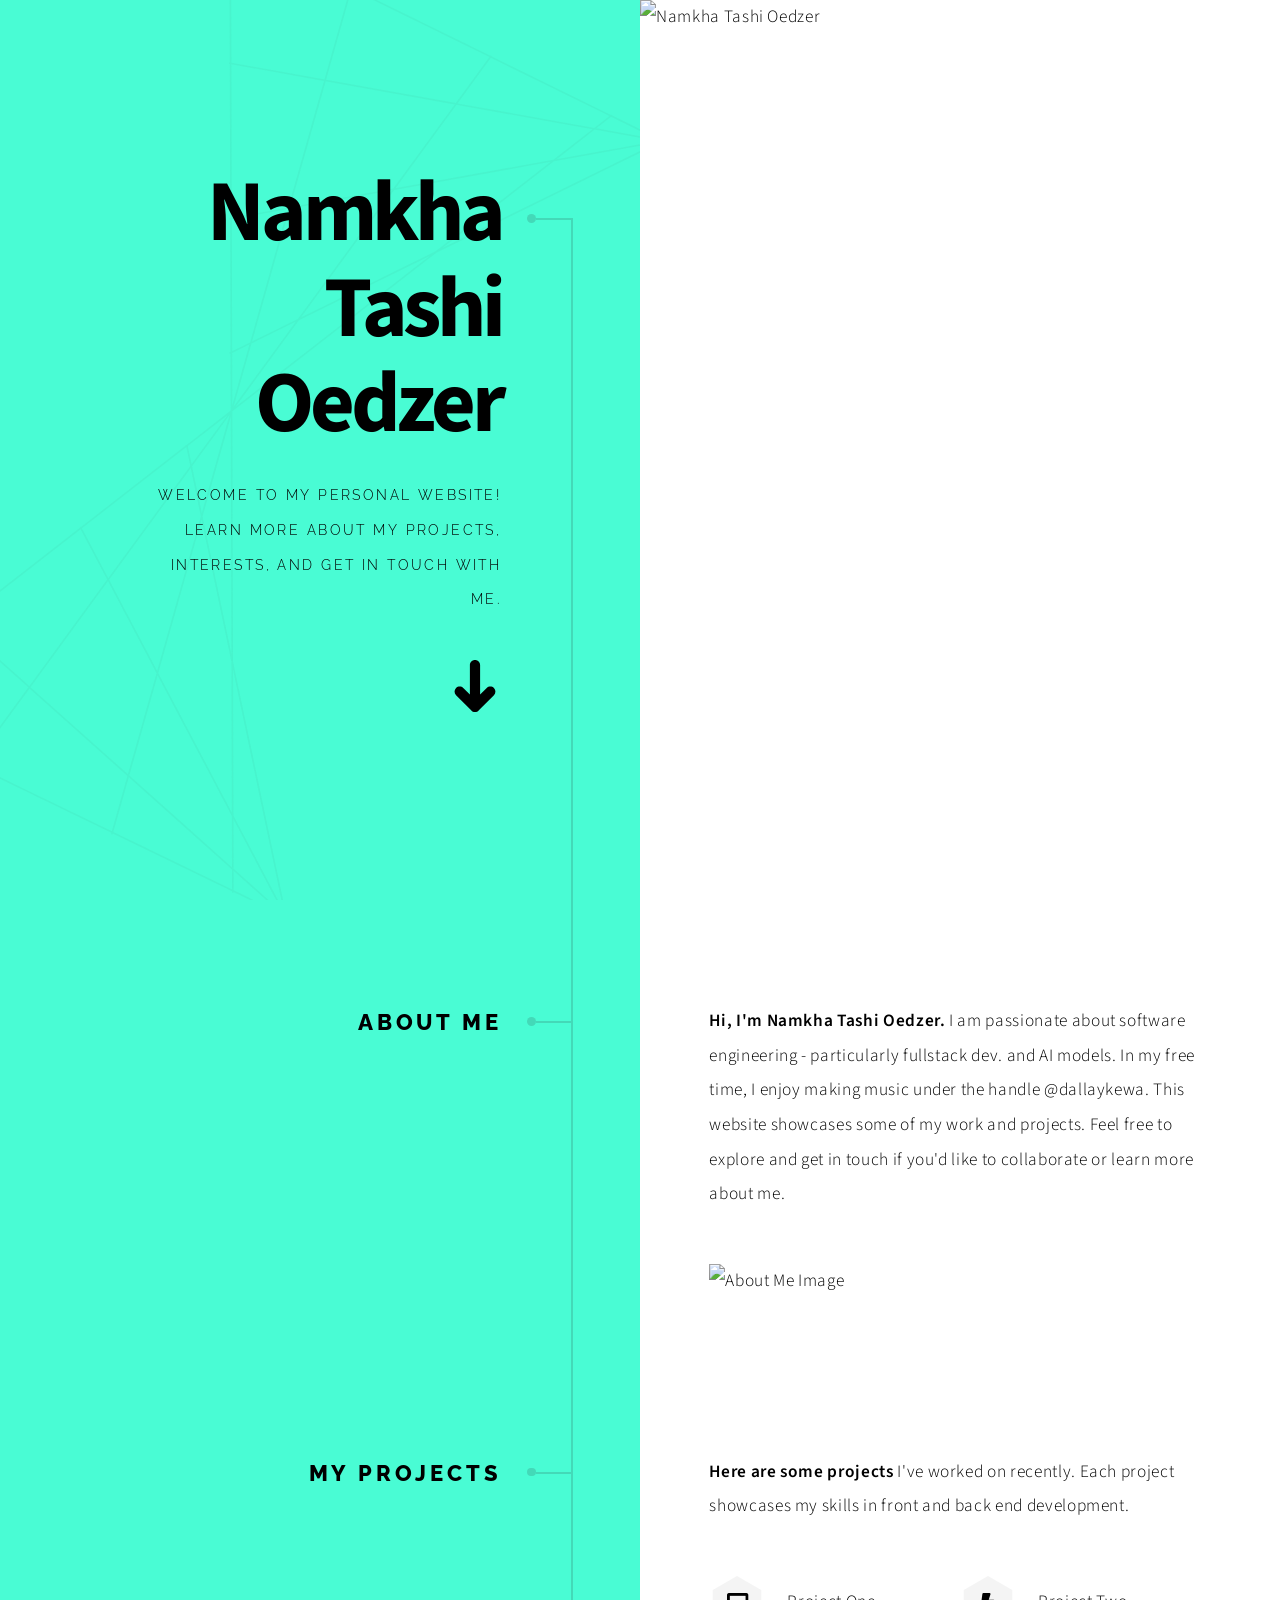
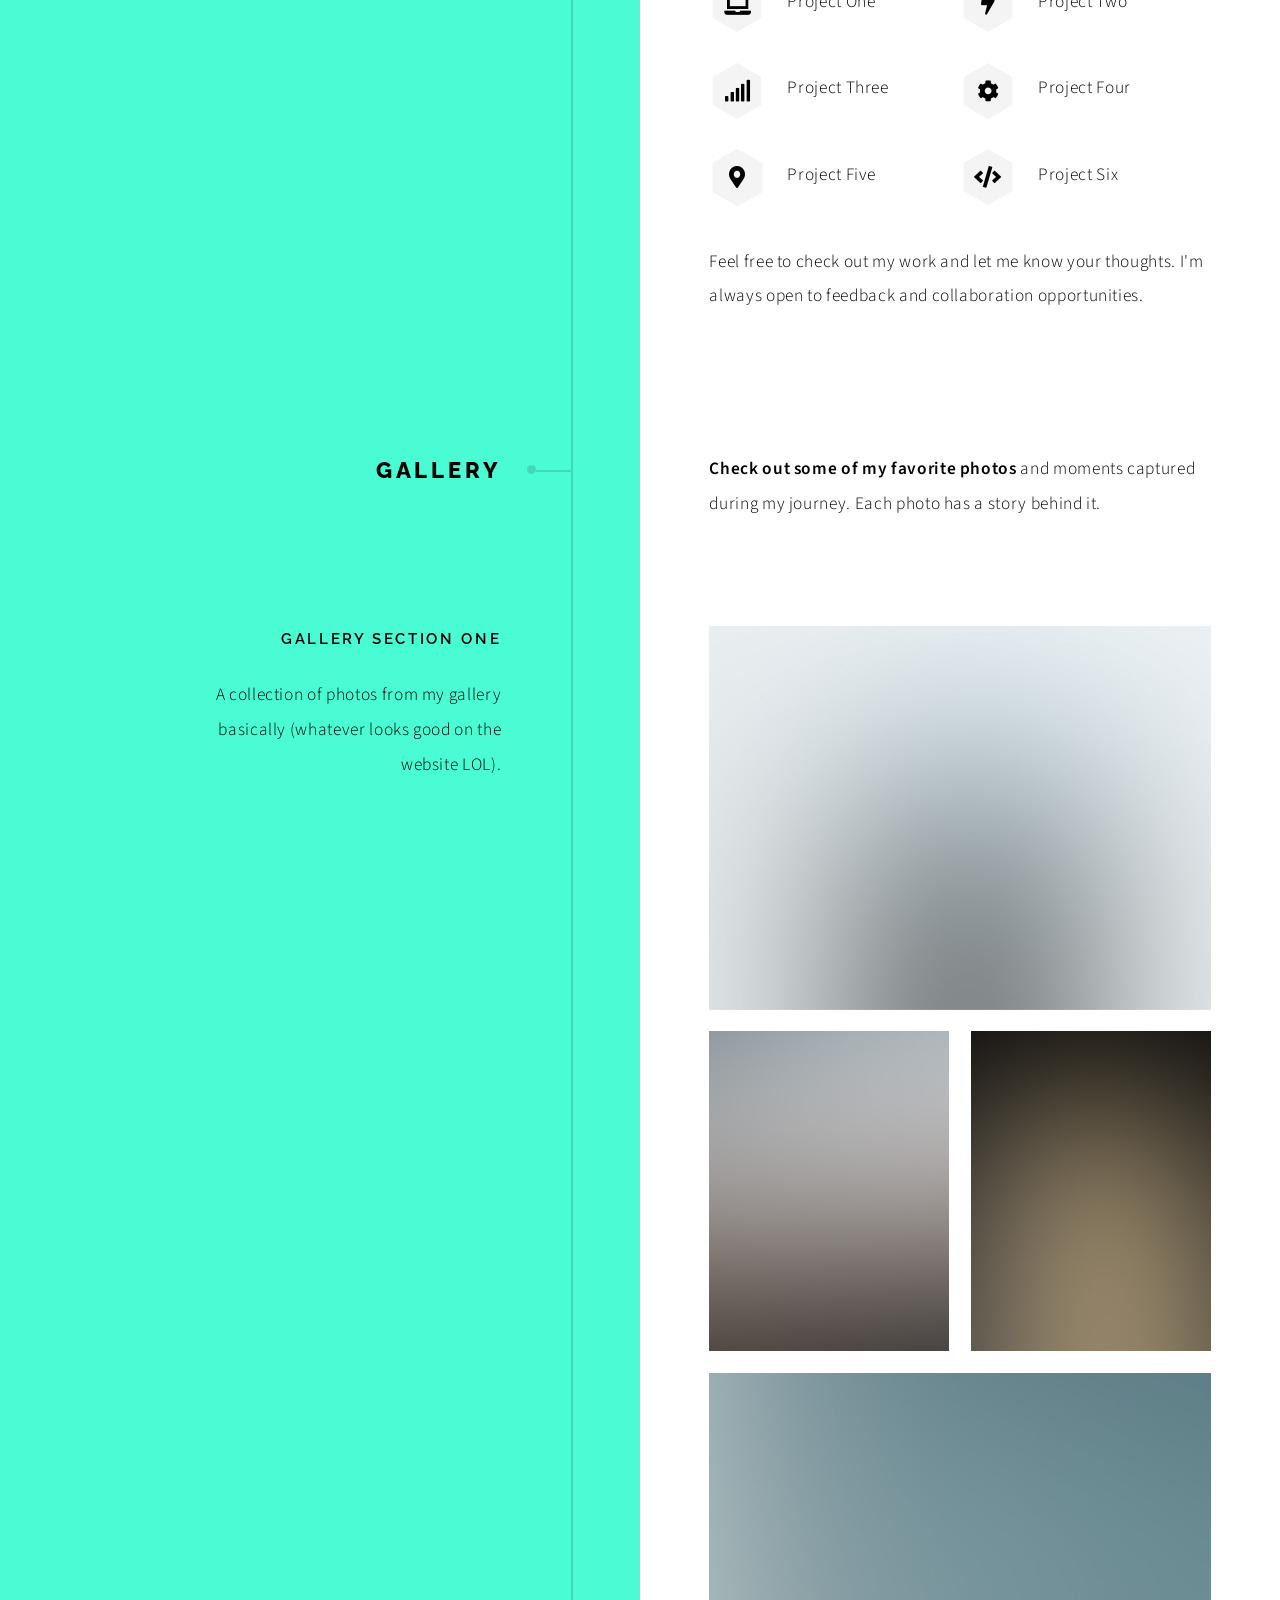
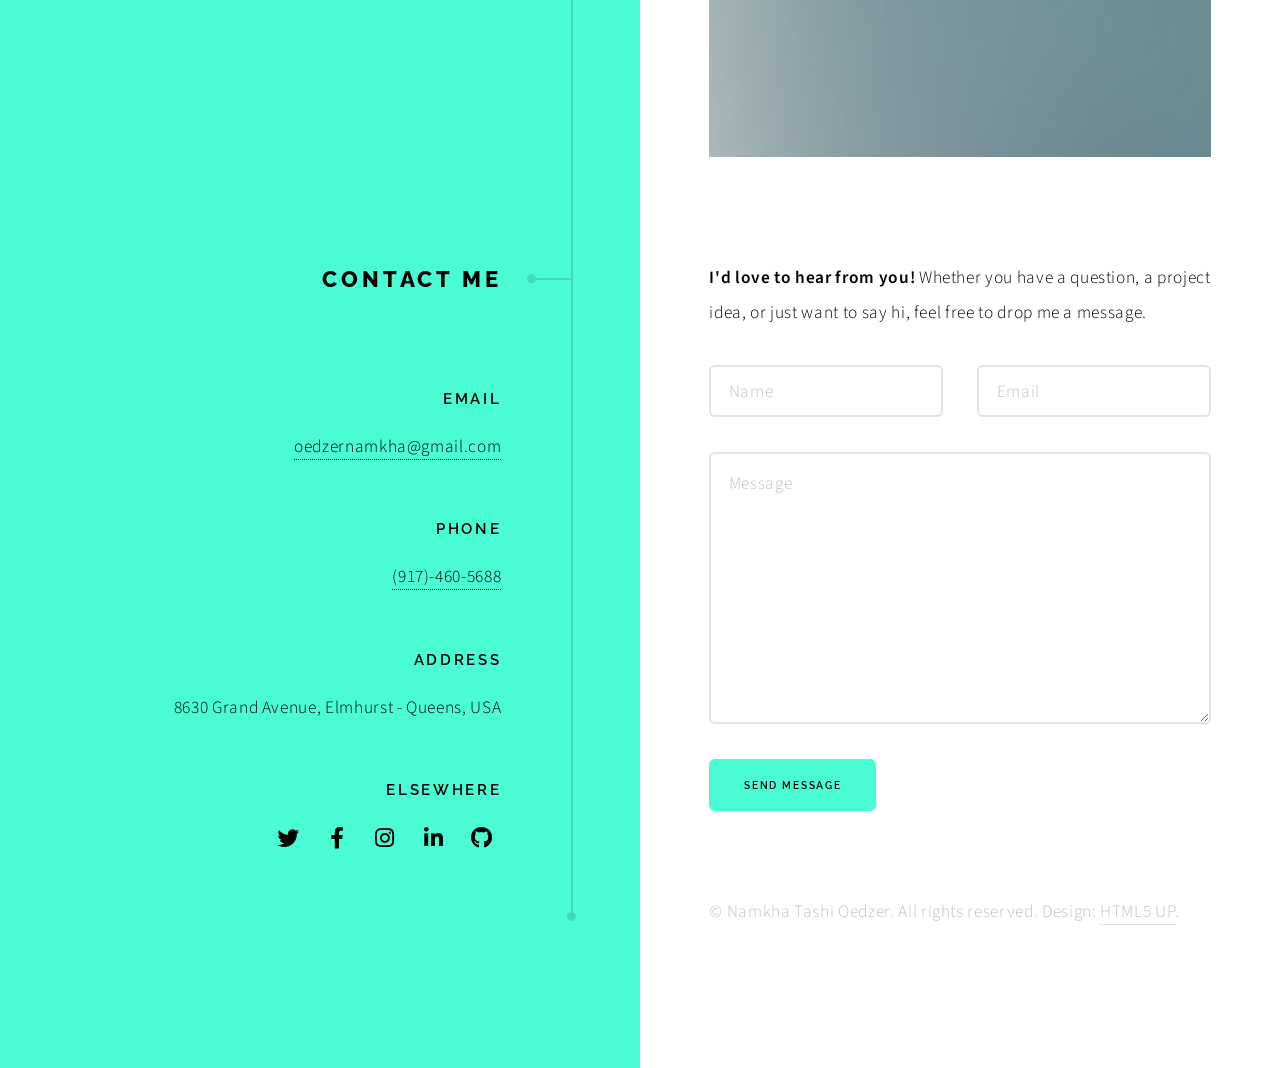
==== html5up-paradigm-shift/index.html @ 8144f2b0 "Add files via upload" ====
<!DOCTYPE HTML>
<!--
    Paradigm Shift by HTML5 UP
    html5up.net | @ajlkn
    Free for personal and commercial use under the CCA 3.0 license (html5up.net/license)
-->
<html>
    <head>
        <title>Namkha Tashi Oedzer's Landing Page</title>
        <meta charset="utf-8" />
        <meta name="viewport" content="width=device-width, initial-scale=1, user-scalable=no" />
        <meta name="description" content="Personal website of Namkha Tashi Oedzer" />
        <meta name="keywords" content="Namkha Tashi Oedzer, personal, blog, portfolio" />
        <link rel="stylesheet" href="assets/css/main.css" />
    </head>
    <body class="is-preload">

        <!-- Wrapper -->
        <div id="wrapper">

            <!-- Intro -->
            <section class="intro">
                <header>
                    <h1>Namkha Tashi Oedzer</h1>
                    <p>Welcome to my personal website! Learn more about my projects, interests, and get in touch with me.</p>
                    <ul class="actions">
                        <li><a href="#first" class="arrow scrolly"><span class="label">Next</span></a></li>
                    </ul>
                </header>
                <div class="content">
                    <span class="image fill" data-position="center"><img src="images/pic01.jpg" alt="Namkha Tashi Oedzer" /></span>
                </div>
            </section>

            <!-- Section -->
            <section id="first">
                <header>
                    <h2>About Me</h2>
                </header>
                <div class="content">
                    <p><strong>Hi, I'm Namkha Tashi Oedzer.</strong> I am passionate about software engineering - particularly fullstack dev. and AI models. In my free time, I enjoy making music under the handle @dallaykewa. This website showcases some of my work and projects. Feel free to explore and get in touch if you'd like to collaborate or learn more about me.</p>
                    <span class="image main"><img src="images/pic02.jpg" alt="About Me Image" /></span>
                </div>
            </section>

            <!-- Section -->
            <section>
                <header>
                    <h2>My Projects</h2>
                </header>
                <div class="content">
                    <p><strong>Here are some projects</strong> I've worked on recently. Each project showcases my skills in front and back end development.</p>
                    <ul class="feature-icons">
                        <li class="icon solid fa-laptop">Project One</li>
                        <li class="icon solid fa-bolt">Project Two</li>
                        <li class="icon solid fa-signal">Project Three</li>
                        <li class="icon solid fa-cog">Project Four</li>
                        <li class="icon solid fa-map-marker-alt">Project Five</li>
                        <li class="icon solid fa-code">Project Six</li>
                    </ul>
                    <p>Feel free to check out my work and let me know your thoughts. I'm always open to feedback and collaboration opportunities.</p>
                </div>
            </section>

            <!-- Section -->
            <section>
                <header>
                    <h2>Gallery</h2>
                </header>
                <div class="content">
                    <p><strong>Check out some of my favorite photos</strong> and moments captured during my journey. Each photo has a story behind it.</p>

                    <!-- Section -->
                    <section>
                        <header>
                            <h3>Gallery Section One</h3>
                            <p>A collection of photos from my gallery basically (whatever looks good on the website LOL).</p>
                        </header>
                        <div class="content">
                            <div class="gallery">
                                <a href="images/gallery/fulls/01.jpg" class="landscape"><img src="images/gallery/thumbs/01.jpg" alt="Gallery Image 1" /></a>
                                <a href="images/gallery/fulls/02.jpg"><img src="images/gallery/thumbs/02.jpg" alt="Gallery Image 2" /></a>
                                <a href="images/gallery/fulls/03.jpg"><img src="images/gallery/thumbs/03.jpg" alt="Gallery Image 3" /></a>
                                <a href="images/gallery/fulls/04.jpg" class="landscape"><img src="images/gallery/thumbs/04.jpg" alt="Gallery Image 4" /></a>
                            </div>
                        </div>
                    </section>


                </div>
            </section>

            <!-- Section -->
            <section>
                <header>
                    <h2>Contact Me</h2>
                </header>
                <div class="content">
                    <p><strong>I'd love to hear from you!</strong> Whether you have a question, a project idea, or just want to say hi, feel free to drop me a message.</p>
                    <form>
                        <div class="fields">
                            <div class="field half">
                                <input type="text" name="name" id="name" placeholder="Name" />
                            </div>
                            <div class="field half">
                                <input type="email" name="email" id="email" placeholder="Email" />
                            </div>
                            <div class="field">
                                <textarea name="message" id="message" placeholder="Message" rows="7"></textarea>
                            </div>
                        </div>
                        <ul class="actions">
                            <li><input type="submit" value="Send Message" class="button primary" /></li>
                        </ul>
                    </form>
                </div>
                <footer>
                    <ul class="items">
                        <li>
                            <h3>Email</h3>
                            <a href="mailto:your.email@example.com">oedzernamkha@gmail.com</a>
                        </li>
                        <li>
                            <h3>Phone</h3>
                            <a href="tel:+1234567890">(917)-460-5688</a>
                        </li>
                        <li>
                            <h3>Address</h3>
                            <span>8630 Grand Avenue, Elmhurst - Queens, USA</span>
                        </li>
                        <li>
                            <h3>Elsewhere</h3>
                            <ul class="icons">
                                <li><a href="#" class="icon brands fa-twitter"><span class="label">Twitter</span></a></li>
                                <li><a href="#" class="icon brands fa-facebook-f"><span class="label">Facebook</span></a></li>
                                <li><a href="#" class="icon brands fa-instagram"><span class="label">Instagram</span></a></li>
                                <li><a href="#" class="icon brands fa-linkedin-in"><span class="label">LinkedIn</span></a></li>
                                <li><a href="#" class="icon brands fa-github"><span class="label">GitHub</span></a></li>
                            </ul>
                        </li>
                    </ul>
                </footer>
            </section>

            <!-- Copyright -->
            <div class="copyright">&copy; Namkha Tashi Oedzer. All rights reserved. Design: <a href="https://html5up.net">HTML5 UP</a>.</div>

        </div>

        <!-- Scripts -->
        <script src="assets/js/jquery.min.js"></script>
        <script src="assets/js/jquery.scrolly.min.js"></script>
        <script src="assets/js/browser.min.js"></script>
        <script src="assets/js/breakpoints.min.js"></script>
        <script src="assets/js/util.js"></script>
        <script src="assets/js/main.js"></script>

    </body>
</html>
---- html5up-paradigm-shift/assets/css/main.css ----
@import url(fontawesome-all.min.css);
@import url("https://fonts.googleapis.com/css?family=Source+Sans+Pro:300,600,700,300i,600i,700i|Raleway:600,800");

/*
	Paradigm Shift by HTML5 UP
	html5up.net | @ajlkn
	Free for personal and commercial use under the CCA 3.0 license (html5up.net/license)
*/

html, body, div, span, applet, object,
iframe, h1, h2, h3, h4, h5, h6, p, blockquote,
pre, a, abbr, acronym, address, big, cite,
code, del, dfn, em, img, ins, kbd, q, s, samp,
small, strike, strong, sub, sup, tt, var, b,
u, i, center, dl, dt, dd, ol, ul, li, fieldset,
form, label, legend, table, caption, tbody,
tfoot, thead, tr, th, td, article, aside,
canvas, details, embed, figure, figcaption,
footer, header, hgroup, menu, nav, output, ruby,
section, summary, time, mark, audio, video {
	margin: 0;
	padding: 0;
	border: 0;
	font-size: 100%;
	font: inherit;
	vertical-align: baseline;}

article, aside, details, figcaption, figure,
footer, header, hgroup, menu, nav, section {
	display: block;}

body {
	line-height: 1;
}

ol, ul {
	list-style: none;
}

blockquote, q {
	quotes: none;
}

	blockquote:before, blockquote:after, q:before, q:after {
		content: '';
		content: none;
	}

table {
	border-collapse: collapse;
	border-spacing: 0;
}

body {
	-webkit-text-size-adjust: none;
}

mark {
	background-color: transparent;
	color: inherit;
}

input::-moz-focus-inner {
	border: 0;
	padding: 0;
}

input, select, textarea {
	-moz-appearance: none;
	-webkit-appearance: none;
	-ms-appearance: none;
	appearance: none;
}

/* Basic */

	@-ms-viewport {
		width: device-width;
	}

	body {
		-ms-overflow-style: scrollbar;
	}

	@media screen and (max-width: 480px) {

		html, body {
			min-width: 320px;
		}

	}

	html {
		box-sizing: border-box;
	}

	*, *:before, *:after {
		box-sizing: inherit;
	}

	html {
		overflow-x: hidden;
	}

	body {
		background: #ffffff;
		overflow-x: hidden;
	}

		body.is-preload *, body.is-preload *:before, body.is-preload *:after {
			-moz-animation: none !important;
			-webkit-animation: none !important;
			-ms-animation: none !important;
			animation: none !important;
			-moz-transition: none !important;
			-webkit-transition: none !important;
			-ms-transition: none !important;
			transition: none !important;
		}

/* Typography */

	html {
		font-size: 18pt;
	}

		@media screen and (max-width: 1920px) {

			html {
				font-size: 13pt;
			}

		}

		@media screen and (max-width: 1152px) {

			html {
				font-size: 14pt;
			}

		}

		@media screen and (max-width: 736px) {

			html {
				font-size: 12pt;
			}

		}

		@media screen and (max-width: 480px) {

			html {
				font-size: 11pt;
			}

		}

	body {
		background-color: #ffffff;
		color: #000000;
	}

	body, input, select, textarea {
		color: #000000;
		font-family: "Source Sans Pro", Helvetica, sans-serif;
		font-size: 1rem;
		font-weight: 300;
		letter-spacing: 0.0375em;
		line-height: 2;
	}

	a {
		-moz-transition: border-bottom-color 0.25s ease-in-out;
		-webkit-transition: border-bottom-color 0.25s ease-in-out;
		-ms-transition: border-bottom-color 0.25s ease-in-out;
		transition: border-bottom-color 0.25s ease-in-out;
		text-decoration: none;
		color: #000000;
		border-bottom: dotted 1px;
	}

		a:hover {
			text-decoration: none;
			border-bottom-color: transparent;
		}

	strong, b {
		font-weight: 600;
		color: #000000;
	}

	em, i {
		font-style: italic;
	}

	p {
		margin: 0 0 2rem 0;
	}

	h1, h2, h3, h4, h5, h6 {
		color: #000000;
		font-family: "Raleway", Helvetica, sans-serif;
		font-weight: 600;
		letter-spacing: 0.175em;
		line-height: 1.75;
		margin: 0 0 1.5rem 0;
		text-transform: uppercase;
	}

		h1 a, h2 a, h3 a, h4 a, h5 a, h6 a {
			color: inherit;
			text-decoration: none;
		}

	h1 {
		font-family: "Source Sans Pro", Helvetica, sans-serif;
		font-size: 5rem;
		font-weight: 700;
		letter-spacing: -0.05em;
		line-height: 1.1;
		margin: 0 0 1.5rem 0;
		text-transform: none;
	}

	h2 {
		font-size: 1.25rem;
		font-weight: 800;
		margin: 0 0 2rem 0;
	}

	h3 {
		font-size: 0.875rem;
	}

	h4 {
		font-size: 0.875rem;
	}

	h5 {
		font-size: 0.75rem;
	}

	h6 {
		font-size: 0.625rem;
	}

	@media screen and (max-width: 736px) {

		h1 {
			font-size: 4.5rem;
			line-height: 1.1;
		}

		h2 {
			font-size: 1.25rem;
			line-height: 1.7;
		}

		h3 {
			font-size: 0.9rem;
		}

		h4 {
			font-size: 0.75rem;
		}

		h5 {
			font-size: 0.675rem;
		}

	}

	@media screen and (max-width: 360px) {

		h1 {
			font-size: 3.75rem;
		}

		h2 {
			font-size: 1.125rem;
		}

		h3 {
			font-size: 0.8rem;
		}

		h4 {
			font-size: 0.675rem;
		}

		h5 {
			font-size: 0.675rem;
		}

	}

	sub {
		font-size: 0.8rem;
		position: relative;
		top: 0.5rem;
	}

	sup {
		font-size: 0.8rem;
		position: relative;
		top: -0.5rem;
	}

	blockquote {
		border-left: solid 0.5rem rgba(144, 144, 144, 0.25);
		font-style: italic;
		margin: 0 0 2rem 0;
		padding: 1rem 0 1rem 2rem;
	}

	code {
		background: rgba(144, 144, 144, 0.1);
		border-radius: 0.325rem;
		font-family: "Courier New", monospace;
		font-size: 0.9rem;
		margin: 0 0.25rem;
		padding: 0.25rem 0.65rem;
	}

	pre {
		-webkit-overflow-scrolling: touch;
		font-family: "Courier New", monospace;
		font-size: 0.9rem;
		margin: 0 0 2rem 0;
		width: 100%;
	}

		pre code {
			display: block;
			line-height: 1.75;
			padding: 1rem 1.5rem;
			overflow-x: auto;
		}

	hr {
		border: 0;
		border-bottom: solid 2px rgba(144, 144, 144, 0.25);
		margin: 3rem 0;
	}

		hr.major {
			margin: 5rem 0;
		}

		@media screen and (max-width: 736px) {

			hr.major {
				margin: 3rem 0;
			}

		}

/* Row */

	.row {
		display: flex;
		flex-wrap: wrap;
		box-sizing: border-box;
		align-items: stretch;
	}

		.row > * {
			box-sizing: border-box;
		}

		.row.gtr-uniform > * > :last-child {
			margin-bottom: 0;
		}

		.row.aln-left {
			justify-content: flex-start;
		}

		.row.aln-center {
			justify-content: center;
		}

		.row.aln-right {
			justify-content: flex-end;
		}

		.row.aln-top {
			align-items: flex-start;
		}

		.row.aln-middle {
			align-items: center;
		}

		.row.aln-bottom {
			align-items: flex-end;
		}

		.row > .imp {
			order: -1;
		}

		.row > .col-1 {
			width: 8.33333%;
		}

		.row > .off-1 {
			margin-left: 8.33333%;
		}

		.row > .col-2 {
			width: 16.66667%;
		}

		.row > .off-2 {
			margin-left: 16.66667%;
		}

		.row > .col-3 {
			width: 25%;
		}

		.row > .off-3 {
			margin-left: 25%;
		}

		.row > .col-4 {
			width: 33.33333%;
		}

		.row > .off-4 {
			margin-left: 33.33333%;
		}

		.row > .col-5 {
			width: 41.66667%;
		}

		.row > .off-5 {
			margin-left: 41.66667%;
		}

		.row > .col-6 {
			width: 50%;
		}

		.row > .off-6 {
			margin-left: 50%;
		}

		.row > .col-7 {
			width: 58.33333%;
		}

		.row > .off-7 {
			margin-left: 58.33333%;
		}

		.row > .col-8 {
			width: 66.66667%;
		}

		.row > .off-8 {
			margin-left: 66.66667%;
		}

		.row > .col-9 {
			width: 75%;
		}

		.row > .off-9 {
			margin-left: 75%;
		}

		.row > .col-10 {
			width: 83.33333%;
		}

		.row > .off-10 {
			margin-left: 83.33333%;
		}

		.row > .col-11 {
			width: 91.66667%;
		}

		.row > .off-11 {
			margin-left: 91.66667%;
		}

		.row > .col-12 {
			width: 100%;
		}

		.row > .off-12 {
			margin-left: 100%;
		}

		.row.gtr-0 {
			margin-top: 0;
			margin-left: 0rem;
		}

			.row.gtr-0 > * {
				padding: 0 0 0 0rem;
			}

			.row.gtr-0.gtr-uniform {
				margin-top: 0rem;
			}

				.row.gtr-0.gtr-uniform > * {
					padding-top: 0rem;
				}

		.row.gtr-25 {
			margin-top: 0;
			margin-left: -0.5rem;
		}

			.row.gtr-25 > * {
				padding: 0 0 0 0.5rem;
			}

			.row.gtr-25.gtr-uniform {
				margin-top: -0.5rem;
			}

				.row.gtr-25.gtr-uniform > * {
					padding-top: 0.5rem;
				}

		.row.gtr-50 {
			margin-top: 0;
			margin-left: -1rem;
		}

			.row.gtr-50 > * {
				padding: 0 0 0 1rem;
			}

			.row.gtr-50.gtr-uniform {
				margin-top: -1rem;
			}

				.row.gtr-50.gtr-uniform > * {
					padding-top: 1rem;
				}

		.row {
			margin-top: 0;
			margin-left: -2rem;
		}

			.row > * {
				padding: 0 0 0 2rem;
			}

			.row.gtr-uniform {
				margin-top: -2rem;
			}

				.row.gtr-uniform > * {
					padding-top: 2rem;
				}

		.row.gtr-150 {
			margin-top: 0;
			margin-left: -3rem;
		}

			.row.gtr-150 > * {
				padding: 0 0 0 3rem;
			}

			.row.gtr-150.gtr-uniform {
				margin-top: -3rem;
			}

				.row.gtr-150.gtr-uniform > * {
					padding-top: 3rem;
				}

		.row.gtr-200 {
			margin-top: 0;
			margin-left: -4rem;
		}

			.row.gtr-200 > * {
				padding: 0 0 0 4rem;
			}

			.row.gtr-200.gtr-uniform {
				margin-top: -4rem;
			}

				.row.gtr-200.gtr-uniform > * {
					padding-top: 4rem;
				}

		@media screen and (max-width: 1920px) {

			.row {
				display: flex;
				flex-wrap: wrap;
				box-sizing: border-box;
				align-items: stretch;
			}

				.row > * {
					box-sizing: border-box;
				}

				.row.gtr-uniform > * > :last-child {
					margin-bottom: 0;
				}

				.row.aln-left {
					justify-content: flex-start;
				}

				.row.aln-center {
					justify-content: center;
				}

				.row.aln-right {
					justify-content: flex-end;
				}

				.row.aln-top {
					align-items: flex-start;
				}

				.row.aln-middle {
					align-items: center;
				}

				.row.aln-bottom {
					align-items: flex-end;
				}

				.row > .imp-xlarge {
					order: -1;
				}

				.row > .col-1-xlarge {
					width: 8.33333%;
				}

				.row > .off-1-xlarge {
					margin-left: 8.33333%;
				}

				.row > .col-2-xlarge {
					width: 16.66667%;
				}

				.row > .off-2-xlarge {
					margin-left: 16.66667%;
				}

				.row > .col-3-xlarge {
					width: 25%;
				}

				.row > .off-3-xlarge {
					margin-left: 25%;
				}

				.row > .col-4-xlarge {
					width: 33.33333%;
				}

				.row > .off-4-xlarge {
					margin-left: 33.33333%;
				}

				.row > .col-5-xlarge {
					width: 41.66667%;
				}

				.row > .off-5-xlarge {
					margin-left: 41.66667%;
				}

				.row > .col-6-xlarge {
					width: 50%;
				}

				.row > .off-6-xlarge {
					margin-left: 50%;
				}

				.row > .col-7-xlarge {
					width: 58.33333%;
				}

				.row > .off-7-xlarge {
					margin-left: 58.33333%;
				}

				.row > .col-8-xlarge {
					width: 66.66667%;
				}

				.row > .off-8-xlarge {
					margin-left: 66.66667%;
				}

				.row > .col-9-xlarge {
					width: 75%;
				}

				.row > .off-9-xlarge {
					margin-left: 75%;
				}

				.row > .col-10-xlarge {
					width: 83.33333%;
				}

				.row > .off-10-xlarge {
					margin-left: 83.33333%;
				}

				.row > .col-11-xlarge {
					width: 91.66667%;
				}

				.row > .off-11-xlarge {
					margin-left: 91.66667%;
				}

				.row > .col-12-xlarge {
					width: 100%;
				}

				.row > .off-12-xlarge {
					margin-left: 100%;
				}

				.row.gtr-0 {
					margin-top: 0;
					margin-left: 0rem;
				}

					.row.gtr-0 > * {
						padding: 0 0 0 0rem;
					}

					.row.gtr-0.gtr-uniform {
						margin-top: 0rem;
					}

						.row.gtr-0.gtr-uniform > * {
							padding-top: 0rem;
						}

				.row.gtr-25 {
					margin-top: 0;
					margin-left: -0.5rem;
				}

					.row.gtr-25 > * {
						padding: 0 0 0 0.5rem;
					}

					.row.gtr-25.gtr-uniform {
						margin-top: -0.5rem;
					}

						.row.gtr-25.gtr-uniform > * {
							padding-top: 0.5rem;
						}

				.row.gtr-50 {
					margin-top: 0;
					margin-left: -1rem;
				}

					.row.gtr-50 > * {
						padding: 0 0 0 1rem;
					}

					.row.gtr-50.gtr-uniform {
						margin-top: -1rem;
					}

						.row.gtr-50.gtr-uniform > * {
							padding-top: 1rem;
						}

				.row {
					margin-top: 0;
					margin-left: -2rem;
				}

					.row > * {
						padding: 0 0 0 2rem;
					}

					.row.gtr-uniform {
						margin-top: -2rem;
					}

						.row.gtr-uniform > * {
							padding-top: 2rem;
						}

				.row.gtr-150 {
					margin-top: 0;
					margin-left: -3rem;
				}

					.row.gtr-150 > * {
						padding: 0 0 0 3rem;
					}

					.row.gtr-150.gtr-uniform {
						margin-top: -3rem;
					}

						.row.gtr-150.gtr-uniform > * {
							padding-top: 3rem;
						}

				.row.gtr-200 {
					margin-top: 0;
					margin-left: -4rem;
				}

					.row.gtr-200 > * {
						padding: 0 0 0 4rem;
					}

					.row.gtr-200.gtr-uniform {
						margin-top: -4rem;
					}

						.row.gtr-200.gtr-uniform > * {
							padding-top: 4rem;
						}

		}

		@media screen and (max-width: 1280px) {

			.row {
				display: flex;
				flex-wrap: wrap;
				box-sizing: border-box;
				align-items: stretch;
			}

				.row > * {
					box-sizing: border-box;
				}

				.row.gtr-uniform > * > :last-child {
					margin-bottom: 0;
				}

				.row.aln-left {
					justify-content: flex-start;
				}

				.row.aln-center {
					justify-content: center;
				}

				.row.aln-right {
					justify-content: flex-end;
				}

				.row.aln-top {
					align-items: flex-start;
				}

				.row.aln-middle {
					align-items: center;
				}

				.row.aln-bottom {
					align-items: flex-end;
				}

				.row > .imp-large {
					order: -1;
				}

				.row > .col-1-large {
					width: 8.33333%;
				}

				.row > .off-1-large {
					margin-left: 8.33333%;
				}

				.row > .col-2-large {
					width: 16.66667%;
				}

				.row > .off-2-large {
					margin-left: 16.66667%;
				}

				.row > .col-3-large {
					width: 25%;
				}

				.row > .off-3-large {
					margin-left: 25%;
				}

				.row > .col-4-large {
					width: 33.33333%;
				}

				.row > .off-4-large {
					margin-left: 33.33333%;
				}

				.row > .col-5-large {
					width: 41.66667%;
				}

				.row > .off-5-large {
					margin-left: 41.66667%;
				}

				.row > .col-6-large {
					width: 50%;
				}

				.row > .off-6-large {
					margin-left: 50%;
				}

				.row > .col-7-large {
					width: 58.33333%;
				}

				.row > .off-7-large {
					margin-left: 58.33333%;
				}

				.row > .col-8-large {
					width: 66.66667%;
				}

				.row > .off-8-large {
					margin-left: 66.66667%;
				}

				.row > .col-9-large {
					width: 75%;
				}

				.row > .off-9-large {
					margin-left: 75%;
				}

				.row > .col-10-large {
					width: 83.33333%;
				}

				.row > .off-10-large {
					margin-left: 83.33333%;
				}

				.row > .col-11-large {
					width: 91.66667%;
				}

				.row > .off-11-large {
					margin-left: 91.66667%;
				}

				.row > .col-12-large {
					width: 100%;
				}

				.row > .off-12-large {
					margin-left: 100%;
				}

				.row.gtr-0 {
					margin-top: 0;
					margin-left: 0rem;
				}

					.row.gtr-0 > * {
						padding: 0 0 0 0rem;
					}

					.row.gtr-0.gtr-uniform {
						margin-top: 0rem;
					}

						.row.gtr-0.gtr-uniform > * {
							padding-top: 0rem;
						}

				.row.gtr-25 {
					margin-top: 0;
					margin-left: -0.375rem;
				}

					.row.gtr-25 > * {
						padding: 0 0 0 0.375rem;
					}

					.row.gtr-25.gtr-uniform {
						margin-top: -0.375rem;
					}

						.row.gtr-25.gtr-uniform > * {
							padding-top: 0.375rem;
						}

				.row.gtr-50 {
					margin-top: 0;
					margin-left: -0.75rem;
				}

					.row.gtr-50 > * {
						padding: 0 0 0 0.75rem;
					}

					.row.gtr-50.gtr-uniform {
						margin-top: -0.75rem;
					}

						.row.gtr-50.gtr-uniform > * {
							padding-top: 0.75rem;
						}

				.row {
					margin-top: 0;
					margin-left: -1.5rem;
				}

					.row > * {
						padding: 0 0 0 1.5rem;
					}

					.row.gtr-uniform {
						margin-top: -1.5rem;
					}

						.row.gtr-uniform > * {
							padding-top: 1.5rem;
						}

				.row.gtr-150 {
					margin-top: 0;
					margin-left: -2.25rem;
				}

					.row.gtr-150 > * {
						padding: 0 0 0 2.25rem;
					}

					.row.gtr-150.gtr-uniform {
						margin-top: -2.25rem;
					}

						.row.gtr-150.gtr-uniform > * {
							padding-top: 2.25rem;
						}

				.row.gtr-200 {
					margin-top: 0;
					margin-left: -3rem;
				}

					.row.gtr-200 > * {
						padding: 0 0 0 3rem;
					}

					.row.gtr-200.gtr-uniform {
						margin-top: -3rem;
					}

						.row.gtr-200.gtr-uniform > * {
							padding-top: 3rem;
						}

		}

		@media screen and (max-width: 1152px) {

			.row {
				display: flex;
				flex-wrap: wrap;
				box-sizing: border-box;
				align-items: stretch;
			}

				.row > * {
					box-sizing: border-box;
				}

				.row.gtr-uniform > * > :last-child {
					margin-bottom: 0;
				}

				.row.aln-left {
					justify-content: flex-start;
				}

				.row.aln-center {
					justify-content: center;
				}

				.row.aln-right {
					justify-content: flex-end;
				}

				.row.aln-top {
					align-items: flex-start;
				}

				.row.aln-middle {
					align-items: center;
				}

				.row.aln-bottom {
					align-items: flex-end;
				}

				.row > .imp-medium {
					order: -1;
				}

				.row > .col-1-medium {
					width: 8.33333%;
				}

				.row > .off-1-medium {
					margin-left: 8.33333%;
				}

				.row > .col-2-medium {
					width: 16.66667%;
				}

				.row > .off-2-medium {
					margin-left: 16.66667%;
				}

				.row > .col-3-medium {
					width: 25%;
				}

				.row > .off-3-medium {
					margin-left: 25%;
				}

				.row > .col-4-medium {
					width: 33.33333%;
				}

				.row > .off-4-medium {
					margin-left: 33.33333%;
				}

				.row > .col-5-medium {
					width: 41.66667%;
				}

				.row > .off-5-medium {
					margin-left: 41.66667%;
				}

				.row > .col-6-medium {
					width: 50%;
				}

				.row > .off-6-medium {
					margin-left: 50%;
				}

				.row > .col-7-medium {
					width: 58.33333%;
				}

				.row > .off-7-medium {
					margin-left: 58.33333%;
				}

				.row > .col-8-medium {
					width: 66.66667%;
				}

				.row > .off-8-medium {
					margin-left: 66.66667%;
				}

				.row > .col-9-medium {
					width: 75%;
				}

				.row > .off-9-medium {
					margin-left: 75%;
				}

				.row > .col-10-medium {
					width: 83.33333%;
				}

				.row > .off-10-medium {
					margin-left: 83.33333%;
				}

				.row > .col-11-medium {
					width: 91.66667%;
				}

				.row > .off-11-medium {
					margin-left: 91.66667%;
				}

				.row > .col-12-medium {
					width: 100%;
				}

				.row > .off-12-medium {
					margin-left: 100%;
				}

				.row.gtr-0 {
					margin-top: 0;
					margin-left: 0rem;
				}

					.row.gtr-0 > * {
						padding: 0 0 0 0rem;
					}

					.row.gtr-0.gtr-uniform {
						margin-top: 0rem;
					}

						.row.gtr-0.gtr-uniform > * {
							padding-top: 0rem;
						}

				.row.gtr-25 {
					margin-top: 0;
					margin-left: -0.375rem;
				}

					.row.gtr-25 > * {
						padding: 0 0 0 0.375rem;
					}

					.row.gtr-25.gtr-uniform {
						margin-top: -0.375rem;
					}

						.row.gtr-25.gtr-uniform > * {
							padding-top: 0.375rem;
						}

				.row.gtr-50 {
					margin-top: 0;
					margin-left: -0.75rem;
				}

					.row.gtr-50 > * {
						padding: 0 0 0 0.75rem;
					}

					.row.gtr-50.gtr-uniform {
						margin-top: -0.75rem;
					}

						.row.gtr-50.gtr-uniform > * {
							padding-top: 0.75rem;
						}

				.row {
					margin-top: 0;
					margin-left: -1.5rem;
				}

					.row > * {
						padding: 0 0 0 1.5rem;
					}

					.row.gtr-uniform {
						margin-top: -1.5rem;
					}

						.row.gtr-uniform > * {
							padding-top: 1.5rem;
						}

				.row.gtr-150 {
					margin-top: 0;
					margin-left: -2.25rem;
				}

					.row.gtr-150 > * {
						padding: 0 0 0 2.25rem;
					}

					.row.gtr-150.gtr-uniform {
						margin-top: -2.25rem;
					}

						.row.gtr-150.gtr-uniform > * {
							padding-top: 2.25rem;
						}

				.row.gtr-200 {
					margin-top: 0;
					margin-left: -3rem;
				}

					.row.gtr-200 > * {
						padding: 0 0 0 3rem;
					}

					.row.gtr-200.gtr-uniform {
						margin-top: -3rem;
					}

						.row.gtr-200.gtr-uniform > * {
							padding-top: 3rem;
						}

		}

		@media screen and (max-width: 736px) {

			.row {
				display: flex;
				flex-wrap: wrap;
				box-sizing: border-box;
				align-items: stretch;
			}

				.row > * {
					box-sizing: border-box;
				}

				.row.gtr-uniform > * > :last-child {
					margin-bottom: 0;
				}

				.row.aln-left {
					justify-content: flex-start;
				}

				.row.aln-center {
					justify-content: center;
				}

				.row.aln-right {
					justify-content: flex-end;
				}

				.row.aln-top {
					align-items: flex-start;
				}

				.row.aln-middle {
					align-items: center;
				}

				.row.aln-bottom {
					align-items: flex-end;
				}

				.row > .imp-small {
					order: -1;
				}

				.row > .col-1-small {
					width: 8.33333%;
				}

				.row > .off-1-small {
					margin-left: 8.33333%;
				}

				.row > .col-2-small {
					width: 16.66667%;
				}

				.row > .off-2-small {
					margin-left: 16.66667%;
				}

				.row > .col-3-small {
					width: 25%;
				}

				.row > .off-3-small {
					margin-left: 25%;
				}

				.row > .col-4-small {
					width: 33.33333%;
				}

				.row > .off-4-small {
					margin-left: 33.33333%;
				}

				.row > .col-5-small {
					width: 41.66667%;
				}

				.row > .off-5-small {
					margin-left: 41.66667%;
				}

				.row > .col-6-small {
					width: 50%;
				}

				.row > .off-6-small {
					margin-left: 50%;
				}

				.row > .col-7-small {
					width: 58.33333%;
				}

				.row > .off-7-small {
					margin-left: 58.33333%;
				}

				.row > .col-8-small {
					width: 66.66667%;
				}

				.row > .off-8-small {
					margin-left: 66.66667%;
				}

				.row > .col-9-small {
					width: 75%;
				}

				.row > .off-9-small {
					margin-left: 75%;
				}

				.row > .col-10-small {
					width: 83.33333%;
				}

				.row > .off-10-small {
					margin-left: 83.33333%;
				}

				.row > .col-11-small {
					width: 91.66667%;
				}

				.row > .off-11-small {
					margin-left: 91.66667%;
				}

				.row > .col-12-small {
					width: 100%;
				}

				.row > .off-12-small {
					margin-left: 100%;
				}

				.row.gtr-0 {
					margin-top: 0;
					margin-left: 0rem;
				}

					.row.gtr-0 > * {
						padding: 0 0 0 0rem;
					}

					.row.gtr-0.gtr-uniform {
						margin-top: 0rem;
					}

						.row.gtr-0.gtr-uniform > * {
							padding-top: 0rem;
						}

				.row.gtr-25 {
					margin-top: 0;
					margin-left: -0.3125rem;
				}

					.row.gtr-25 > * {
						padding: 0 0 0 0.3125rem;
					}

					.row.gtr-25.gtr-uniform {
						margin-top: -0.3125rem;
					}

						.row.gtr-25.gtr-uniform > * {
							padding-top: 0.3125rem;
						}

				.row.gtr-50 {
					margin-top: 0;
					margin-left: -0.625rem;
				}

					.row.gtr-50 > * {
						padding: 0 0 0 0.625rem;
					}

					.row.gtr-50.gtr-uniform {
						margin-top: -0.625rem;
					}

						.row.gtr-50.gtr-uniform > * {
							padding-top: 0.625rem;
						}

				.row {
					margin-top: 0;
					margin-left: -1.25rem;
				}

					.row > * {
						padding: 0 0 0 1.25rem;
					}

					.row.gtr-uniform {
						margin-top: -1.25rem;
					}

						.row.gtr-uniform > * {
							padding-top: 1.25rem;
						}

				.row.gtr-150 {
					margin-top: 0;
					margin-left: -1.875rem;
				}

					.row.gtr-150 > * {
						padding: 0 0 0 1.875rem;
					}

					.row.gtr-150.gtr-uniform {
						margin-top: -1.875rem;
					}

						.row.gtr-150.gtr-uniform > * {
							padding-top: 1.875rem;
						}

				.row.gtr-200 {
					margin-top: 0;
					margin-left: -2.5rem;
				}

					.row.gtr-200 > * {
						padding: 0 0 0 2.5rem;
					}

					.row.gtr-200.gtr-uniform {
						margin-top: -2.5rem;
					}

						.row.gtr-200.gtr-uniform > * {
							padding-top: 2.5rem;
						}

		}

		@media screen and (max-width: 480px) {

			.row {
				display: flex;
				flex-wrap: wrap;
				box-sizing: border-box;
				align-items: stretch;
			}

				.row > * {
					box-sizing: border-box;
				}

				.row.gtr-uniform > * > :last-child {
					margin-bottom: 0;
				}

				.row.aln-left {
					justify-content: flex-start;
				}

				.row.aln-center {
					justify-content: center;
				}

				.row.aln-right {
					justify-content: flex-end;
				}

				.row.aln-top {
					align-items: flex-start;
				}

				.row.aln-middle {
					align-items: center;
				}

				.row.aln-bottom {
					align-items: flex-end;
				}

				.row > .imp-xsmall {
					order: -1;
				}

				.row > .col-1-xsmall {
					width: 8.33333%;
				}

				.row > .off-1-xsmall {
					margin-left: 8.33333%;
				}

				.row > .col-2-xsmall {
					width: 16.66667%;
				}

				.row > .off-2-xsmall {
					margin-left: 16.66667%;
				}

				.row > .col-3-xsmall {
					width: 25%;
				}

				.row > .off-3-xsmall {
					margin-left: 25%;
				}

				.row > .col-4-xsmall {
					width: 33.33333%;
				}

				.row > .off-4-xsmall {
					margin-left: 33.33333%;
				}

				.row > .col-5-xsmall {
					width: 41.66667%;
				}

				.row > .off-5-xsmall {
					margin-left: 41.66667%;
				}

				.row > .col-6-xsmall {
					width: 50%;
				}

				.row > .off-6-xsmall {
					margin-left: 50%;
				}

				.row > .col-7-xsmall {
					width: 58.33333%;
				}

				.row > .off-7-xsmall {
					margin-left: 58.33333%;
				}

				.row > .col-8-xsmall {
					width: 66.66667%;
				}

				.row > .off-8-xsmall {
					margin-left: 66.66667%;
				}

				.row > .col-9-xsmall {
					width: 75%;
				}

				.row > .off-9-xsmall {
					margin-left: 75%;
				}

				.row > .col-10-xsmall {
					width: 83.33333%;
				}

				.row > .off-10-xsmall {
					margin-left: 83.33333%;
				}

				.row > .col-11-xsmall {
					width: 91.66667%;
				}

				.row > .off-11-xsmall {
					margin-left: 91.66667%;
				}

				.row > .col-12-xsmall {
					width: 100%;
				}

				.row > .off-12-xsmall {
					margin-left: 100%;
				}

				.row.gtr-0 {
					margin-top: 0;
					margin-left: 0rem;
				}

					.row.gtr-0 > * {
						padding: 0 0 0 0rem;
					}

					.row.gtr-0.gtr-uniform {
						margin-top: 0rem;
					}

						.row.gtr-0.gtr-uniform > * {
							padding-top: 0rem;
						}

				.row.gtr-25 {
					margin-top: 0;
					margin-left: -0.3125rem;
				}

					.row.gtr-25 > * {
						padding: 0 0 0 0.3125rem;
					}

					.row.gtr-25.gtr-uniform {
						margin-top: -0.3125rem;
					}

						.row.gtr-25.gtr-uniform > * {
							padding-top: 0.3125rem;
						}

				.row.gtr-50 {
					margin-top: 0;
					margin-left: -0.625rem;
				}

					.row.gtr-50 > * {
						padding: 0 0 0 0.625rem;
					}

					.row.gtr-50.gtr-uniform {
						margin-top: -0.625rem;
					}

						.row.gtr-50.gtr-uniform > * {
							padding-top: 0.625rem;
						}

				.row {
					margin-top: 0;
					margin-left: -1.25rem;
				}

					.row > * {
						padding: 0 0 0 1.25rem;
					}

					.row.gtr-uniform {
						margin-top: -1.25rem;
					}

						.row.gtr-uniform > * {
							padding-top: 1.25rem;
						}

				.row.gtr-150 {
					margin-top: 0;
					margin-left: -1.875rem;
				}

					.row.gtr-150 > * {
						padding: 0 0 0 1.875rem;
					}

					.row.gtr-150.gtr-uniform {
						margin-top: -1.875rem;
					}

						.row.gtr-150.gtr-uniform > * {
							padding-top: 1.875rem;
						}

				.row.gtr-200 {
					margin-top: 0;
					margin-left: -2.5rem;
				}

					.row.gtr-200 > * {
						padding: 0 0 0 2.5rem;
					}

					.row.gtr-200.gtr-uniform {
						margin-top: -2.5rem;
					}

						.row.gtr-200.gtr-uniform > * {
							padding-top: 2.5rem;
						}

		}

/* Box */

	.box {
		border: solid 2px rgba(144, 144, 144, 0.25);
		border-radius: 0.325rem;
		margin-bottom: 2rem;
		padding: 1.5rem;
	}

		.box > :last-child {
			margin-bottom: 0;
		}

		.box.alt {
			border: 0;
			border-radius: 0;
			padding: 0;
		}

/* Button */

	input[type="submit"],
	input[type="reset"],
	input[type="button"],
	button,
	.button {
		-moz-appearance: none;
		-webkit-appearance: none;
		-ms-appearance: none;
		appearance: none;
		-moz-transition: background-color 0.25s ease-in-out, box-shadow 0.25s ease-in-out, color 0.25s ease-in-out;
		-webkit-transition: background-color 0.25s ease-in-out, box-shadow 0.25s ease-in-out, color 0.25s ease-in-out;
		-ms-transition: background-color 0.25s ease-in-out, box-shadow 0.25s ease-in-out, color 0.25s ease-in-out;
		transition: background-color 0.25s ease-in-out, box-shadow 0.25s ease-in-out, color 0.25s ease-in-out;
		background-color: transparent;
		border-radius: 0.325rem;
		border: 0;
		box-shadow: inset 0 0 0 2px rgba(144, 144, 144, 0.25);
		color: #000000 !important;
		cursor: pointer;
		display: inline-block;
		font-family: "Raleway", Helvetica, sans-serif;
		font-size: 0.6rem;
		font-weight: 600;
		height: 3rem;
		letter-spacing: 0.175em;
		line-height: 3rem;
		padding: 0 2rem;
		text-align: center;
		text-decoration: none;
		text-transform: uppercase;
		white-space: nowrap;
	}

		input[type="submit"]:hover,
		input[type="reset"]:hover,
		input[type="button"]:hover,
		button:hover,
		.button:hover {
			box-shadow: inset 0 0 0 2px #2ee4bb;
			color: #2ee4bb !important;
		}

		input[type="submit"]:active,
		input[type="reset"]:active,
		input[type="button"]:active,
		button:active,
		.button:active {
			background-color: rgba(73, 252, 212, 0.25);
			box-shadow: inset 0 0 0 2px #2ee4bb;
			color: #2ee4bb !important;
		}

		input[type="submit"].small,
		input[type="reset"].small,
		input[type="button"].small,
		button.small,
		.button.small {
			font-size: 0.5rem;
			height: 2.25rem;
			line-height: 2.25rem;
			padding: 0 1.25rem;
		}

		input[type="submit"].large,
		input[type="reset"].large,
		input[type="button"].large,
		button.large,
		.button.large {
			font-size: 0.7rem;
			height: 3.2625rem;
			line-height: 3.2625rem;
			padding: 0 3.25rem;
		}

		input[type="submit"].wide,
		input[type="reset"].wide,
		input[type="button"].wide,
		button.wide,
		.button.wide {
			min-width: 13rem;
		}

		input[type="submit"].icon:before,
		input[type="reset"].icon:before,
		input[type="button"].icon:before,
		button.icon:before,
		.button.icon:before {
			margin-right: 0.5rem;
		}

		input[type="submit"].fit,
		input[type="reset"].fit,
		input[type="button"].fit,
		button.fit,
		.button.fit {
			width: 100%;
		}

		input[type="submit"].disabled, input[type="submit"]:disabled,
		input[type="reset"].disabled,
		input[type="reset"]:disabled,
		input[type="button"].disabled,
		input[type="button"]:disabled,
		button.disabled,
		button:disabled,
		.button.disabled,
		.button:disabled {
			pointer-events: none;
			opacity: 0.25;
		}

		input[type="submit"].primary,
		input[type="reset"].primary,
		input[type="button"].primary,
		button.primary,
		.button.primary {
			background-color: #49fcd4;
			box-shadow: none;
			color: #000000 !important;
		}

			input[type="submit"].primary:hover,
			input[type="reset"].primary:hover,
			input[type="button"].primary:hover,
			button.primary:hover,
			.button.primary:hover {
				background-color: #93ffe7;
			}

			input[type="submit"].primary:active,
			input[type="reset"].primary:active,
			input[type="button"].primary:active,
			button.primary:active,
			.button.primary:active {
				background-color: #44f2cb;
			}

		@media screen and (max-width: 736px) {

			input[type="submit"],
			input[type="reset"],
			input[type="button"],
			button,
			.button {
				font-size: 0.7rem;
				height: 3.3rem;
				line-height: 3.3rem;
			}

				input[type="submit"].large,
				input[type="reset"].large,
				input[type="button"].large,
				button.large,
				.button.large {
					font-size: 0.8rem;
					height: 3.75rem;
					line-height: 3.75rem;
				}

				input[type="submit"].small,
				input[type="reset"].small,
				input[type="button"].small,
				button.small,
				.button.small {
					font-size: 0.6rem;
					height: 3rem;
					line-height: 3rem;
				}

		}

/* Form */

	form {
		margin: 0 0 2rem 0;
	}

		form > :last-child {
			margin-bottom: 0;
		}

		form > .fields {
			display: -moz-flex;
			display: -webkit-flex;
			display: -ms-flex;
			display: flex;
			-moz-flex-wrap: wrap;
			-webkit-flex-wrap: wrap;
			-ms-flex-wrap: wrap;
			flex-wrap: wrap;
			margin: -2rem 0 2rem -2rem;
			width: calc(100% + 4rem);
		}

			form > .fields > .field {
				-moz-flex-grow: 0;
				-webkit-flex-grow: 0;
				-ms-flex-grow: 0;
				flex-grow: 0;
				-moz-flex-shrink: 0;
				-webkit-flex-shrink: 0;
				-ms-flex-shrink: 0;
				flex-shrink: 0;
				padding: 2rem 0 0 2rem;
				width: calc(100% - 2rem);
			}

				form > .fields > .field > :last-child {
					margin-bottom: 0;
				}

				form > .fields > .field.half {
					width: calc(50% - 1rem);
				}

				form > .fields > .field.third {
					width: calc(100%/3 - 0.66667rem);
				}

				form > .fields > .field.quarter {
					width: calc(25% - 0.5rem);
				}

		@media screen and (max-width: 480px) {

			form > .fields {
				margin: -1.5rem 0 2rem -1.5rem;
				width: calc(100% + 3rem);
			}

				form > .fields > .field {
					padding: 1.5rem 0 0 1.5rem;
					width: calc(100% - 1.5rem);
				}

					form > .fields > .field.half {
						width: calc(100% - 1.5rem);
					}

					form > .fields > .field.third {
						width: calc(100% - 1.5rem);
					}

					form > .fields > .field.quarter {
						width: calc(100% - 1.5rem);
					}

		}

	input[type="text"],
	input[type="password"],
	input[type="email"],
	input[type="tel"],
	input[type="search"],
	input[type="url"],
	select,
	textarea {
		-moz-appearance: none;
		-webkit-appearance: none;
		-ms-appearance: none;
		appearance: none;
		border-radius: 0.325rem;
		border: solid 2px rgba(144, 144, 144, 0.25);
		color: inherit;
		display: block;
		outline: 0;
		padding: 0 1rem;
		text-decoration: none;
		width: 100%;
	}

		input[type="text"]:invalid,
		input[type="password"]:invalid,
		input[type="email"]:invalid,
		input[type="tel"]:invalid,
		input[type="search"]:invalid,
		input[type="url"]:invalid,
		select:invalid,
		textarea:invalid {
			box-shadow: none;
		}

		input[type="text"]:focus,
		input[type="password"]:focus,
		input[type="email"]:focus,
		input[type="tel"]:focus,
		input[type="search"]:focus,
		input[type="url"]:focus,
		select:focus,
		textarea:focus {
			border-color: #2ee4bb;
		}

	label {
		color: #000000;
		display: block;
		font-family: "Raleway", Helvetica, sans-serif;
		font-size: 0.75rem;
		font-weight: 600;
		letter-spacing: 0.175em;
		line-height: 1.75;
		margin: 0 0 1rem 0;
		text-transform: uppercase;
	}

	input[type="text"],
	input[type="password"],
	input[type="email"],
	input[type="tel"],
	input[type="search"],
	input[type="url"] {
		height: 3rem;
	}

	select {
		background-image: url("data:image/svg+xml;charset=utf8,%3Csvg xmlns='http://www.w3.org/2000/svg' width='40' height='40' preserveAspectRatio='none' viewBox='0 0 40 40'%3E%3Cpath d='M9.4,12.3l10.4,10.4l10.4-10.4c0.2-0.2,0.5-0.4,0.9-0.4c0.3,0,0.6,0.1,0.9,0.4l3.3,3.3c0.2,0.2,0.4,0.5,0.4,0.9 c0,0.4-0.1,0.6-0.4,0.9L20.7,31.9c-0.2,0.2-0.5,0.4-0.9,0.4c-0.3,0-0.6-0.1-0.9-0.4L4.3,17.3c-0.2-0.2-0.4-0.5-0.4-0.9 c0-0.4,0.1-0.6,0.4-0.9l3.3-3.3c0.2-0.2,0.5-0.4,0.9-0.4S9.1,12.1,9.4,12.3z' fill='rgba(144, 144, 144, 0.25)' /%3E%3C/svg%3E");
		background-position: calc(100% - 1rem) center;
		background-repeat: no-repeat;
		background-size: 1.25rem;
		height: 3rem;
		padding-right: 3rem;
		text-overflow: ellipsis;
	}

		select option {
			background-color: #ffffff;
			color: #000000;
		}

		select:focus::-ms-value {
			background-color: transparent;
		}

		select::-ms-expand {
			display: none;
		}

	textarea {
		padding: 0.75rem 1rem;
	}

	input[type="checkbox"],
	input[type="radio"] {
		-moz-appearance: none;
		-webkit-appearance: none;
		-ms-appearance: none;
		appearance: none;
		display: block;
		float: left;
		margin-right: -2rem;
		opacity: 0;
		width: 1rem;
		z-index: -1;
	}

		input[type="checkbox"] + label,
		input[type="radio"] + label {
			text-decoration: none;
			color: #000000;
			cursor: pointer;
			display: inline-block;
			font-family: "Source Sans Pro", Helvetica, sans-serif;
			font-size: 1rem;
			font-weight: 300;
			letter-spacing: 0.0375em;
			padding-left: 2.675rem;
			padding-right: 0.875rem;
			position: relative;
			text-transform: none;
		}

			input[type="checkbox"] + label:before,
			input[type="radio"] + label:before {
				-moz-osx-font-smoothing: grayscale;
				-webkit-font-smoothing: antialiased;
				display: inline-block;
				font-style: normal;
				font-variant: normal;
				text-rendering: auto;
				line-height: 1;
				text-transform: none !important;
				font-family: 'Font Awesome 5 Free';
				font-weight: 900;
			}

			input[type="checkbox"] + label:before,
			input[type="radio"] + label:before {
				border-radius: 0.325rem;
				border: solid 2px rgba(144, 144, 144, 0.25);
				content: '';
				display: inline-block;
				font-size: 0.8rem;
				height: 2.25rem;
				left: 0;
				line-height: 2.25rem;
				position: absolute;
				text-align: center;
				top: -0.15rem;
				width: 2.25rem;
			}

		input[type="checkbox"]:checked + label:before,
		input[type="radio"]:checked + label:before {
			content: '\f00c';
			background-color: #49fcd4;
			border-color: #49fcd4;
			color: #ffffff;
		}

		input[type="checkbox"]:focus + label:before,
		input[type="radio"]:focus + label:before {
			border-color: #49fcd4;
			box-shadow: 0 0 0 1px #49fcd4;
		}

	input[type="checkbox"] + label:before {
		border-radius: 0.325rem;
	}

	input[type="radio"] + label:before {
		border-radius: 100%;
	}

	::-webkit-input-placeholder {
		opacity: 1.0;
		color: rgba(0, 0, 0, 0.25) !important;
	}

	:-moz-placeholder {
		opacity: 1.0;
		color: rgba(0, 0, 0, 0.25) !important;
	}

	::-moz-placeholder {
		opacity: 1.0;
		color: rgba(0, 0, 0, 0.25) !important;
	}

	:-ms-input-placeholder {
		opacity: 1.0;
		color: rgba(0, 0, 0, 0.25) !important;
	}

	@media screen and (max-width: 736px) {

		label {
			font-size: 0.675rem;
		}

		input[type="checkbox"] + label,
		input[type="radio"] + label {
			font-size: 1rem;
		}

	}

	@media screen and (max-width: 360px) {

		label {
			font-size: 0.675rem;
		}

		input[type="checkbox"] + label,
		input[type="radio"] + label {
			font-size: 1rem;
		}

	}

/* Icon */

	.icon {
		text-decoration: none;
		border-bottom: none;
		position: relative;
	}

		.icon:before {
			-moz-osx-font-smoothing: grayscale;
			-webkit-font-smoothing: antialiased;
			display: inline-block;
			font-style: normal;
			font-variant: normal;
			text-rendering: auto;
			line-height: 1;
			text-transform: none !important;
			font-family: 'Font Awesome 5 Free';
			font-weight: 400;
		}

		.icon > .label {
			display: none;
		}

		.icon.solid:before {
			font-weight: 900;
		}

		.icon.brands:before {
			font-family: 'Font Awesome 5 Brands';
		}

/* Image */

	.image {
		border: 0;
		display: inline-block;
		position: relative;
	}

		.image img {
			display: block;
		}

		.image[data-position] img {
			-moz-object-fit: cover;
			-webkit-object-fit: cover;
			-ms-object-fit: cover;
			object-fit: cover;
			display: block;
			position: absolute;
			top: 0;
			left: 0;
			width: 100%;
			height: 100%;
		}

		.image[data-position="top left"] img {
			-moz-object-position: top left;
			-webkit-object-position: top left;
			-ms-object-position: top left;
			object-position: top left;
		}

		.image[data-position="top"] img {
			-moz-object-position: top;
			-webkit-object-position: top;
			-ms-object-position: top;
			object-position: top;
		}

		.image[data-position="top right"] img {
			-moz-object-position: top right;
			-webkit-object-position: top right;
			-ms-object-position: top right;
			object-position: top right;
		}

		.image[data-position="right"] img {
			-moz-object-position: right;
			-webkit-object-position: right;
			-ms-object-position: right;
			object-position: right;
		}

		.image[data-position="bottom right"] img {
			-moz-object-position: bottom right;
			-webkit-object-position: bottom right;
			-ms-object-position: bottom right;
			object-position: bottom right;
		}

		.image[data-position="bottom"] img {
			-moz-object-position: bottom;
			-webkit-object-position: bottom;
			-ms-object-position: bottom;
			object-position: bottom;
		}

		.image[data-position="bottom left"] img {
			-moz-object-position: bottom left;
			-webkit-object-position: bottom left;
			-ms-object-position: bottom left;
			object-position: bottom left;
		}

		.image[data-position="left"] img {
			-moz-object-position: left;
			-webkit-object-position: left;
			-ms-object-position: left;
			object-position: left;
		}

		.image[data-position="center"] img {
			-moz-object-position: center;
			-webkit-object-position: center;
			-ms-object-position: center;
			object-position: center;
		}

		.image[data-position="25% 25%"] img {
			-moz-object-position: 25% 25%;
			-webkit-object-position: 25% 25%;
			-ms-object-position: 25% 25%;
			object-position: 25% 25%;
		}

		.image[data-position="75% 25%"] img {
			-moz-object-position: 75% 25%;
			-webkit-object-position: 75% 25%;
			-ms-object-position: 75% 25%;
			object-position: 75% 25%;
		}

		.image[data-position="75% 75%"] img {
			-moz-object-position: 75% 75%;
			-webkit-object-position: 75% 75%;
			-ms-object-position: 75% 75%;
			object-position: 75% 75%;
		}

		.image[data-position="25% 75%"] img {
			-moz-object-position: 25% 75%;
			-webkit-object-position: 25% 75%;
			-ms-object-position: 25% 75%;
			object-position: 25% 75%;
		}

		.image.left, .image.right {
			max-width: 40%;
		}

			.image.left img, .image.right img {
				width: 100%;
			}

		.image.left {
			float: left;
			margin: 0 2rem 2rem 0;
			top: 0.25rem;
		}

		.image.right {
			float: right;
			margin: 0 0 2rem 2rem;
			top: 0.25rem;
		}

		.image.fit {
			display: block;
			margin: 0 0 2rem 0;
			width: 100%;
		}

			.image.fit img {
				width: 100%;
			}

		.image.main {
			display: block;
			margin: 3rem 0;
			width: 100%;
		}

			.image.main img {
				width: 100%;
			}

			.image.main:first-child {
				margin-top: 0;
			}

		.image.fill {
			height: 100%;
			left: 0;
			position: absolute;
			top: 0;
			width: 100%;
		}

			.image.fill img {
				height: 100%;
				left: 0;
				position: absolute;
				top: 0;
				width: 100%;
			}

/* List */

	ol {
		list-style: decimal;
		margin: 0 0 2rem 0;
		padding-left: 1.25rem;
	}

		ol li {
			padding-left: 0.25rem;
		}

	ul {
		list-style: disc;
		margin: 0 0 2rem 0;
		padding-left: 1rem;
	}

		ul li {
			padding-left: 0.325rem;
		}

		ul.alt {
			list-style: none;
			padding-left: 0;
		}

			ul.alt > li {
				border-top: solid 1px rgba(144, 144, 144, 0.25);
				padding: 0.75rem 0;
			}

				ul.alt > li:first-child {
					border-top: 0;
					padding-top: 0;
				}

				ul.alt > li:last-child {
					padding-bottom: 0;
				}

		ul.items {
			list-style: none;
			padding-left: 0;
		}

			ul.items > li {
				padding-left: 0;
				margin: 0 0 3rem 0;
			}

				ul.items > li > h3 {
					margin: 0 0 1rem 0;
				}

				ul.items > li > :last-child {
					margin-bottom: 0;
				}

				ul.items > li:last-child {
					margin-bottom: 0;
				}

		@media screen and (max-width: 736px) {

			ul.items > li {
				margin: 0 0 2rem 0;
			}

		}

	dl {
		margin: 0 0 2rem 0;
	}

		dl dt {
			display: block;
			font-weight: 600;
			margin: 0 0 1rem 0;
		}

		dl dd {
			margin-left: 1.5rem;
		}

/* Actions */

	ul.actions {
		display: -moz-flex;
		display: -webkit-flex;
		display: -ms-flex;
		display: flex;
		cursor: default;
		list-style: none;
		margin-left: -1rem;
		padding-left: 0;
	}

		ul.actions li {
			padding: 0 0 0 1rem;
			vertical-align: middle;
		}

		ul.actions.special {
			-moz-justify-content: center;
			-webkit-justify-content: center;
			-ms-justify-content: center;
			justify-content: center;
			width: 100%;
			margin-left: 0;
		}

			ul.actions.special li:first-child {
				padding-left: 0;
			}

		ul.actions.stacked {
			-moz-flex-direction: column;
			-webkit-flex-direction: column;
			-ms-flex-direction: column;
			flex-direction: column;
			margin-left: 0;
		}

			ul.actions.stacked li {
				padding: 1.3rem 0 0 0;
			}

				ul.actions.stacked li:first-child {
					padding-top: 0;
				}

		ul.actions.fit {
			width: calc(100% + 1rem);
		}

			ul.actions.fit li {
				-moz-flex-grow: 1;
				-webkit-flex-grow: 1;
				-ms-flex-grow: 1;
				flex-grow: 1;
				-moz-flex-shrink: 1;
				-webkit-flex-shrink: 1;
				-ms-flex-shrink: 1;
				flex-shrink: 1;
				width: 100%;
			}

				ul.actions.fit li > * {
					width: 100%;
				}

			ul.actions.fit.stacked {
				width: 100%;
			}

		@media screen and (max-width: 480px) {

			ul.actions:not(.fixed) {
				-moz-flex-direction: column;
				-webkit-flex-direction: column;
				-ms-flex-direction: column;
				flex-direction: column;
				margin-left: 0;
				width: 100% !important;
			}

				ul.actions:not(.fixed) li {
					-moz-flex-grow: 1;
					-webkit-flex-grow: 1;
					-ms-flex-grow: 1;
					flex-grow: 1;
					-moz-flex-shrink: 1;
					-webkit-flex-shrink: 1;
					-ms-flex-shrink: 1;
					flex-shrink: 1;
					padding: 1rem 0 0 0;
					text-align: center;
					width: 100%;
				}

					ul.actions:not(.fixed) li > * {
						width: 100%;
					}

					ul.actions:not(.fixed) li:first-child {
						padding-top: 0;
					}

					ul.actions:not(.fixed) li input[type="submit"],
					ul.actions:not(.fixed) li input[type="reset"],
					ul.actions:not(.fixed) li input[type="button"],
					ul.actions:not(.fixed) li button,
					ul.actions:not(.fixed) li .button {
						width: 100%;
					}

						ul.actions:not(.fixed) li input[type="submit"].icon:before,
						ul.actions:not(.fixed) li input[type="reset"].icon:before,
						ul.actions:not(.fixed) li input[type="button"].icon:before,
						ul.actions:not(.fixed) li button.icon:before,
						ul.actions:not(.fixed) li .button.icon:before {
							margin-left: -0.5rem;
						}

		}

/* Icons */

	ul.icons {
		cursor: default;
		list-style: none;
		padding-left: 0;
	}

		ul.icons li {
			display: inline-block;
		}

			ul.icons li:last-child {
				padding-right: 0;
			}

			ul.icons li .icon {
				-moz-transition: background-color 0.25s ease-in-out;
				-webkit-transition: background-color 0.25s ease-in-out;
				-ms-transition: background-color 0.25s ease-in-out;
				transition: background-color 0.25s ease-in-out;
				width: 2.25rem;
				height: 2.25rem;
				text-align: center;
				line-height: 2.25rem;
				border-radius: 2.25rem;
				display: inline-block;
			}

				ul.icons li .icon:before {
					font-size: 1.25rem;
				}

				ul.icons li .icon:hover {
					background-color: rgba(144, 144, 144, 0.1);
				}

/* Table */

	.table-wrapper {
		-webkit-overflow-scrolling: touch;
		overflow-x: auto;
	}

	table {
		margin: 0 0 2rem 0;
		width: 100%;
	}

		table tbody tr {
			border: solid 1px rgba(144, 144, 144, 0.25);
			border-left: 0;
			border-right: 0;
		}

			table tbody tr:nth-child(2n + 1) {
				background-color: rgba(144, 144, 144, 0.1);
			}

		table td {
			padding: 0.75rem 0.75rem;
		}

		table th {
			color: #000000;
			font-size: 0.9rem;
			font-weight: 600;
			padding: 0 0.75rem 0.75rem 0.75rem;
			text-align: left;
		}

		table thead {
			border-bottom: solid 2px rgba(144, 144, 144, 0.25);
		}

		table tfoot {
			border-top: solid 2px rgba(144, 144, 144, 0.25);
		}

		table.alt {
			border-collapse: separate;
		}

			table.alt tbody tr td {
				border: solid 1px rgba(144, 144, 144, 0.25);
				border-left-width: 0;
				border-top-width: 0;
			}

				table.alt tbody tr td:first-child {
					border-left-width: 1px;
				}

			table.alt tbody tr:first-child td {
				border-top-width: 1px;
			}

			table.alt thead {
				border-bottom: 0;
			}

			table.alt tfoot {
				border-top: 0;
			}

/* Arrow */

	a.arrow {
		border-bottom: 0;
		display: inline-block;
		height: 4rem;
		position: relative;
		width: 6rem;
	}

		a.arrow .label {
			display: none;
		}

		a.arrow:before {
			background-image: url("data:image/svg+xml;charset=utf8,%3Csvg xmlns='http://www.w3.org/2000/svg' x='0px' y='0px' viewBox='0 0 512 512'%3E%3Cpath d='M442.53,346.28L293.65,495.16c-0.33,0.33-0.7,0.62-1.05,0.94c-9.16,9.77-22.15,15.9-36.6,15.9 c-14.44,0-27.43-6.13-36.59-15.88c-0.35-0.33-0.72-0.62-1.06-0.96L69.47,346.28c-19.62-19.62-19.62-51.44,0-71.05 c19.62-19.62,51.43-19.62,71.06,0l65.23,65.23V50.24C205.76,22.5,228.25,0,256,0s50.24,22.5,50.24,50.24v290.21l65.23-65.23 c19.62-19.62,51.43-19.62,71.05,0C462.15,294.84,462.15,326.66,442.53,346.28z' fill='%23000000' /%3E%3C/svg%3E");
			background-position: center;
			background-repeat: no-repeat;
			background-size: contain;
			content: '';
			display: inline-block;
			height: 100%;
			position: relative;
			width: 3rem;
		}

/* Gallery */

	@-moz-keyframes gallery-modal-spinner {
		0% {
			-moz-transform: rotate(0deg);
			-webkit-transform: rotate(0deg);
			-ms-transform: rotate(0deg);
			transform: rotate(0deg);
		}

		100% {
			-moz-transform: rotate(360deg);
			-webkit-transform: rotate(360deg);
			-ms-transform: rotate(360deg);
			transform: rotate(360deg);
		}
	}

	@-webkit-keyframes gallery-modal-spinner {
		0% {
			-moz-transform: rotate(0deg);
			-webkit-transform: rotate(0deg);
			-ms-transform: rotate(0deg);
			transform: rotate(0deg);
		}

		100% {
			-moz-transform: rotate(360deg);
			-webkit-transform: rotate(360deg);
			-ms-transform: rotate(360deg);
			transform: rotate(360deg);
		}
	}

	@-ms-keyframes gallery-modal-spinner {
		0% {
			-moz-transform: rotate(0deg);
			-webkit-transform: rotate(0deg);
			-ms-transform: rotate(0deg);
			transform: rotate(0deg);
		}

		100% {
			-moz-transform: rotate(360deg);
			-webkit-transform: rotate(360deg);
			-ms-transform: rotate(360deg);
			transform: rotate(360deg);
		}
	}

	@keyframes gallery-modal-spinner {
		0% {
			-moz-transform: rotate(0deg);
			-webkit-transform: rotate(0deg);
			-ms-transform: rotate(0deg);
			transform: rotate(0deg);
		}

		100% {
			-moz-transform: rotate(360deg);
			-webkit-transform: rotate(360deg);
			-ms-transform: rotate(360deg);
			transform: rotate(360deg);
		}
	}

	.gallery {
		display: flex;
		flex-wrap: wrap;
		margin: -1.25rem 0 0 -1.25rem;
		width: calc(100% + 1.25rem);
	}

		.gallery a {
			border-bottom: 0;
			display: block;
			margin: 1.25rem 0 0 1.25rem;
			outline: 0;
			position: relative;
			width: calc(50% - 1.25rem);
		}

			.gallery a img {
				display: block;
				height: 25vw;
				min-height: 18rem;
				object-fit: cover;
				object-position: center;
				width: 100%;
			}

			.gallery a.landscape {
				width: 100%;
			}

				.gallery a.landscape img {
					height: 30vw;
				}

			.gallery a.portrait img {
				height: 30vw;
			}

		.gallery .modal {
			display: -moz-flex;
			display: -webkit-flex;
			display: -ms-flex;
			display: flex;
			-moz-align-items: center;
			-webkit-align-items: center;
			-ms-align-items: center;
			align-items: center;
			-moz-justify-content: center;
			-webkit-justify-content: center;
			-ms-justify-content: center;
			justify-content: center;
			pointer-events: none;
			-moz-user-select: none;
			-webkit-user-select: none;
			-ms-user-select: none;
			user-select: none;
			-moz-transition: opacity 0.5s ease, visibility 0.5s, z-index 0.5s;
			-webkit-transition: opacity 0.5s ease, visibility 0.5s, z-index 0.5s;
			-ms-transition: opacity 0.5s ease, visibility 0.5s, z-index 0.5s;
			transition: opacity 0.5s ease, visibility 0.5s, z-index 0.5s;
			-webkit-tap-highlight-color: rgba(0, 0, 0, 0);
			background-color: rgba(255, 255, 255, 0.875);
			height: 100%;
			left: 0;
			opacity: 0;
			outline: 0;
			position: fixed;
			top: 0;
			visibility: none;
			width: 100%;
			z-index: 0;
		}

			.gallery .modal:before {
				-moz-animation: gallery-modal-spinner 1s infinite linear;
				-webkit-animation: gallery-modal-spinner 1s infinite linear;
				-ms-animation: gallery-modal-spinner 1s infinite linear;
				animation: gallery-modal-spinner 1s infinite linear;
				-moz-transition: opacity 0.25s ease;
				-webkit-transition: opacity 0.25s ease;
				-ms-transition: opacity 0.25s ease;
				transition: opacity 0.25s ease;
				-moz-transition-delay: 0.5s;
				-webkit-transition-delay: 0.5s;
				-ms-transition-delay: 0.5s;
				transition-delay: 0.5s;
				background-image: url("data:image/svg+xml;charset=utf8,%3Csvg xmlns='http://www.w3.org/2000/svg' xmlns:xlink='http://www.w3.org/1999/xlink' width='96px' height='96px' viewBox='0 0 96 96' zoomAndPan='disable'%3E%3Cstyle%3Ecircle %7Bfill: transparent%3B stroke: %23000000%3B stroke-width: 2px%3B %7D%3C/style%3E%3Cdefs%3E%3CclipPath id='corner'%3E%3Cpolygon points='0,0 48,0 48,48 96,48 96,96 0,96' /%3E%3C/clipPath%3E%3C/defs%3E%3Cg clip-path='url(%23corner)'%3E%3Ccircle cx='48' cy='48' r='32'/%3E%3C/g%3E%3C/svg%3E");
				background-position: center;
				background-repeat: no-repeat;
				background-size: 4rem;
				content: '';
				display: block;
				height: 4rem;
				left: 50%;
				margin: -2rem 0 0 -2rem;
				opacity: 0;
				position: absolute;
				top: 50%;
				width: 4rem;
			}

			.gallery .modal:after {
				background-image: url("data:image/svg+xml;charset=utf8,%3Csvg xmlns='http://www.w3.org/2000/svg' xmlns:xlink='http://www.w3.org/1999/xlink' width='64px' height='64px' viewBox='0 0 64 64' zoomAndPan='disable'%3E%3Cstyle%3Eline %7Bstroke: %23000000%3Bstroke-width: 2px%3B%7D%3C/style%3E%3Cline x1='20' y1='20' x2='44' y2='44' /%3E%3Cline x1='20' y1='44' x2='44' y2='20' /%3E%3C/svg%3E");
				background-position: center;
				background-repeat: no-repeat;
				background-size: 3rem;
				content: '';
				cursor: pointer;
				display: block;
				height: 4rem;
				position: absolute;
				right: 0.5rem;
				top: 0.5rem;
				width: 4rem;
			}

			.gallery .modal .inner {
				-moz-transform: translateY(0.75rem);
				-webkit-transform: translateY(0.75rem);
				-ms-transform: translateY(0.75rem);
				transform: translateY(0.75rem);
				-moz-transition: opacity 0.25s ease, -moz-transform 0.25s ease;
				-webkit-transition: opacity 0.25s ease, -webkit-transform 0.25s ease;
				-ms-transition: opacity 0.25s ease, -ms-transform 0.25s ease;
				transition: opacity 0.25s ease, transform 0.25s ease;
				opacity: 0;
			}

				.gallery .modal .inner img {
					box-shadow: 0 1rem 3rem 0 rgba(0, 0, 0, 0.35);
					display: block;
					max-height: 90vh;
					max-width: 90vw;
				}

			.gallery .modal.visible {
				pointer-events: auto;
				opacity: 1;
				visibility: visible;
				z-index: 11000;
			}

				.gallery .modal.visible:before {
					opacity: 1;
				}

			.gallery .modal.loaded .inner {
				-moz-transform: translateY(0);
				-webkit-transform: translateY(0);
				-ms-transform: translateY(0);
				transform: translateY(0);
				-moz-transition: opacity 0.5s ease, -moz-transform 0.5s ease;
				-webkit-transition: opacity 0.5s ease, -webkit-transform 0.5s ease;
				-ms-transition: opacity 0.5s ease, -ms-transform 0.5s ease;
				transition: opacity 0.5s ease, transform 0.5s ease;
				opacity: 1;
			}

			.gallery .modal.loaded:before {
				-moz-transition-delay: 0s;
				-webkit-transition-delay: 0s;
				-ms-transition-delay: 0s;
				transition-delay: 0s;
				opacity: 0;
			}

		@media screen and (max-width: 1152px) {

			.gallery a img {
				height: 20rem;
			}

			.gallery a.landscape img {
				height: 25rem;
			}

			.gallery a.portrait img {
				height: 25rem;
			}

			.gallery .modal .inner img {
				max-width: 100vw;
			}

		}

		@media screen and (max-width: 736px) {

			.gallery {
				margin: -0.625rem 0 0 -0.625rem;
				width: calc(100% + 0.625rem);
			}

				.gallery a {
					margin: 0.625rem 0 0 0.625rem;
					width: calc(50% - 0.625rem);
				}

					.gallery a img {
						height: 20rem;
					}

					.gallery a.landscape img {
						height: 20rem;
					}

					.gallery a.portrait img {
						height: 30rem;
					}

		}

		@media screen and (max-width: 480px) {

			.gallery a img {
				height: 12rem;
				min-height: 0;
			}

			.gallery a.landscape img {
				height: 12rem;
			}

			.gallery a.portrait img {
				height: 14rem;
			}

		}

/* Feature Icons */

	ul.feature-icons {
		display: flex;
		flex-wrap: wrap;
		list-style: none;
		margin: 3rem 0;
		padding-left: 0;
	}

		ul.feature-icons:first-child {
			margin-top: 0;
		}

		ul.feature-icons li {
			margin: 2.5rem 0 0 0;
			padding: 0.5rem 0 0 4.5rem;
			position: relative;
			width: 50%;
		}

			ul.feature-icons li:before {
				background-image: url("data:image/svg+xml;charset=utf8,%3Csvg xmlns='http://www.w3.org/2000/svg' x='0px' y='0px' viewBox='0 0 512 512'%3E%3Cpath d='M256,0l221.7,128v256L256,512L34.3,384V128L256,0z' fill='rgba(144, 144, 144, 0.1)' /%3E%3C/svg%3E");
				background-position: center;
				background-repeat: no-repeat;
				background-size: contain;
				color: #000000;
				display: block;
				font-size: 1.25rem;
				height: 3.25rem;
				left: 0;
				line-height: 3.25rem;
				position: absolute;
				text-align: center;
				top: 0;
				width: 3.25rem;
			}

			ul.feature-icons li:nth-child(1), ul.feature-icons li:nth-child(2) {
				margin-top: 0;
			}

		@media screen and (max-width: 736px) {

			ul.feature-icons {
				margin: 0 0 3rem 0;
			}

				ul.feature-icons li {
					width: 100%;
				}

					ul.feature-icons li:nth-child(2) {
						margin-top: 2rem;
					}

		}

/* Wrapper */

	#wrapper {
		position: relative;
		width: 100vw;
		padding: 0 0 10rem 0;
	}

		#wrapper:before {
			background-attachment: fixed;
			background-color: #49fcd4;
			background-image: url("data:image/svg+xml;charset=utf8,%3Csvg xmlns='http://www.w3.org/2000/svg' viewBox='0 0 920 1750' x='0px' y='0px'%3E %3Cpath style='fill: rgba(67, 217, 184, 0.25)' d='M889.72,1137.55l-2.91-0.75l-364.39,282.94l-0.7-0.9l-0.51,0.11l-94.77-451.5l-32.51-15.75l-16.73-8.11l0,0.68 l-1.46,0l0-1.39l-1.89-0.92l-112.41-54.47l-0.29,1.03l-1.41-0.37l0.37-1.31l-34.14-16.54l-98.56-47.76l-0.59,0.81l-1.16-0.88 l0.42-0.57L11.43,766.33l-0.25,0.2l-0.9-1.15l102.87-79.98l0.08-0.1l0.02,0.02l116.68-90.72l-0.18-0.34l1.3-0.66l0.05,0.09 l100.5-78.14l-0.07-0.32l0.65-0.14l42.3-32.89l-0.15-54.54l-0.59,0.29l-0.64-1.31l1.23-0.6l-0.01-4.54l-0.33-122.47l-0.99,0.18 l-0.28-1.43l1.27-0.23l-0.4-147.49l-0.87-0.16l0.28-1.43l0.58,0.1l-0.35-127.48l-0.13-0.06l0.64-1.31L489.97,76.8l0.73,0.19 l-0.04,0.14l132.63,65.11l0.33-0.45l1.16,0.88l-0.16,0.22l114.21,56.07l0.45-0.35l0.72,0.93l47.89,23.51l2.76-1.36l0.56,4.61 l-3.32-1.63L571.52,330.88L375.95,482.93l0.66,239.95l51.12,243.57l222.53,107.83l236.23,60.93l2.27-1.77 M375.8,425.34l17.25-8.47 l36.13-127.75l-53.73,9.66L375.8,425.34z M551,241.05l38.19-52.2l-123.83-22.27l-34.13,120.68l98.99-17.81L551,241.05z M532.3,269.09l151.34-27.22l37.63-29.25l-130.48-23.47L532.3,269.09z M303.38,733.9l-2.36-4.48l-44.18-83.78L182.5,747.25 l40.78,36.46l52.69,47.11L303.38,733.9z M277.18,831.91l56.95,50.93L375.69,920l-0.13-49.23l-71.19-135L277.18,831.91z M303.96,731.86l41.93-148.25l-9.74-46.39L257.8,644.33L303.96,731.86z M304.94,733.73l9.55,18.12l61.05,115.78l-0.39-144.6 l-16.9-80.53l-11.71-55.81L304.94,733.73z M375.21,211.79l0.23,85.51l54.17-9.74l34.29-121.23l-88.87-15.98L375.21,211.79z M430.78,288.83l-17.88,63.21L394.81,416l44.01-21.6l90.15-123.23L430.78,288.83z M287.76,898.62l87.99,42.64l-0.05-19.29 l-91.37-81.71l-7.59-6.78l-14.88,52.59L287.76,898.62z M174.26,843.62l86.26,41.8l15-53.03l-93.89-83.95l-53.34,72.91L174.26,843.62 z M113.18,687.22L12.71,765.33l55.69,26.99l58.56,28.38l53.58-73.24l-34.83-31.14L113.18,687.22z M230.62,595.92l-116.27,90.4 l63.02,56.36l4.03,3.61l74.67-102.08l-7.47-14.17L230.62,595.92z M331.94,517.15l-100.15,77.86l25.25,47.88l78.71-107.59l-1.71-8.14 L331.94,517.15z M333.22,516.15l2.02,9.64l1.66,7.92l34.65-47.37L333.22,516.15z M337.31,535.63l9.43,44.95l26.67-94.3 L337.31,535.63z M347.39,583.66l27.74,132.16l-0.62-228.04L347.39,583.66z M374.7,21.83l0.35,127.02l89.27,16.06l24.61-87 L374.7,21.83z M490.25,78.56l-22.26,78.7l-2.24,7.91l124.39,22.37l10.23-13.99l22.04-30.12L490.25,78.56z M623.74,144.09 l-12.29,16.8l-19.71,26.95l131.07,23.58l14.73-11.45L623.74,144.09z M739,200.67l-13.3,10.34l-0.96,0.74l58.14,10.46L739,200.67z M723.19,212.96l-25.33,19.69l-11.14,8.66l97.03-17.45L723.19,212.96z M782.89,225.5l-98.64,17.74l-107.06,83.23L782.89,225.5z M631.68,282.26l49.48-38.47l-150.1,27l-89.41,122.22l129.1-63.37L631.68,282.26z M565.06,334.05l-125.28,61.5l-45.94,62.8 l-14.96,20.44L565.06,334.05z M425.31,412.87l11.65-15.93l-42.69,20.96l-13.66,48.3l-3.58,12.67L425.31,412.87z M392.51,418.76 l-16.71,8.2l0.01,4.72l0.12,45.68L392.51,418.76z M377.21,941.96l21.37,10.36l24.14,11.7l-45.56-40.74L377.21,941.96z M377.15,921.31l34.83,31.15l12.57,11.24l-47.53-90.14L377.15,921.31z M376.63,730.07l0.38,140.33l48.29,91.59L376.63,730.07z M806.29,1197.48l75.8-58.86l-28.56,11.47l-25.6,10.28l14.96,7.25l-0.64,1.31l-16.16-7.83l-124.76,50.1l40.56,36.27L806.29,1197.48z M522.43,1146.18l58.88,111.66l52.71-21.17l64.61-25.95l-75.11-67.17L522.43,1146.18z M621.92,1142.14l-115.78-103.53l-46.8-12.07 l62.33,118.2l7.06-0.18L621.92,1142.14z M700.14,1210.12l124.19-49.87l-42.89-20.78l-155.8,4.04L700.14,1210.12z M679.7,1295.77 l61.03-47.39l-40.9-36.57l-117.85,47.32l42.09,79.82L679.7,1295.77z M522.48,1417.85l1.83-1.42l98.6-76.56l-42.28-80.19 l-84.25,33.83L522.48,1417.85z M496.08,1292.06l83.87-33.68l-59.14-112.16l-55.04,1.43L496.08,1292.06z M465.46,1146.2l54.58-1.42 l-62.61-118.74l-18.03-4.65l0.36-1.41l16.74,4.32l-27.63-52.4L465.46,1146.2z M458.42,1024.79l45.35,11.7l-74.14-66.29 L458.42,1024.79z M431.46,969.87l75.38,67.41l136.26,35.15L431.46,969.87z M649.76,1075.65l-140.54-36.25l114.83,102.68l154.53-4.01 L649.76,1075.65z M656.92,1077.5l124.84,60.5l51.97-1.35l47.7-1.24L656.92,1077.5z M784.62,1139.38l41.54,20.13l56.45-22.67 L784.62,1139.38z'/%3E %3C/svg%3E");
			background-position: -50% 10%;
			background-repeat: repeat-y;
			background-size: 75% auto;
			content: '';
			display: block;
			height: 100%;
			left: 0;
			position: absolute;
			top: 0;
			width: 50vw;
			z-index: -1;
		}

		#wrapper section {
			display: grid;
			grid-template-areas: "header content" "footer content";
			grid-template-columns: 50vw 50vw;
			grid-template-rows: 1fr;
		}

			#wrapper section:first-child {
				margin-top: 0;
			}

			#wrapper section > header {
				grid-area: header;
				justify-self: end;
				text-align: right;
			}

				#wrapper section > header h2 {
					margin: 0 0 5rem 0;
				}

				#wrapper section > header h1 + p {
					font-family: "Raleway", Helvetica, sans-serif;
					font-size: 0.8rem;
					letter-spacing: 0.175em;
					line-height: 2.5;
					text-transform: uppercase;
				}

				#wrapper section > header ul.actions {
					justify-content: flex-end;
				}

			#wrapper section > .content {
				grid-area: content;
				max-width: 60rem;
				position: relative;
			}

			#wrapper section > footer {
				grid-area: footer;
				text-align: right;
			}

				#wrapper section > footer ul.actions {
					justify-content: flex-end;
				}

		#wrapper > section {
			position: relative;
		}

			#wrapper > section > header:before {
				background: #43d9b8;
				content: '';
				display: block;
				margin-top: 1rem;
				position: absolute;
				width: 2px;
			}

			#wrapper > section > header h1, #wrapper > section > header h2 {
				position: relative;
			}

				#wrapper > section > header h1:before, #wrapper > section > header h2:before {
					background: #43d9b8;
					content: '';
					display: block;
					height: 2px;
					position: absolute;
					top: 1rem;
				}

				#wrapper > section > header h1:after, #wrapper > section > header h2:after {
					background: #43d9b8;
					border-radius: 0.5rem;
					content: '';
					display: block;
					height: 0.5rem;
					position: absolute;
					top: 0.75rem;
					width: 0.5rem;
				}

			#wrapper > section > header h1 {
				margin-top: -2rem;
			}

				#wrapper > section > header h1:before {
					top: 3rem;
				}

				#wrapper > section > header h1:after {
					top: 2.75rem;
				}

			#wrapper > section > .content > section {
				position: relative;
			}

				#wrapper > section > .content > section:first-child {
					margin-top: 6rem;
				}

			#wrapper > section.intro {
				align-items: center;
			}

				#wrapper > section.intro > header {
					padding-top: 4rem;
					width: 100%;
				}

					#wrapper > section.intro > header > * {
						margin-left: auto;
					}

					#wrapper > section.intro > header:before {
						left: auto;
					}

				#wrapper > section.intro > .content {
					height: 100vh;
					max-width: none;
				}

			#wrapper > section:last-of-type > header:before {
				height: 100%;
			}

			#wrapper > section:last-of-type > header:after {
				background: #43d9b8;
				border-radius: 0.5rem;
				bottom: -1.5rem;
				content: '';
				display: block;
				height: 0.5rem;
				position: absolute;
				width: 0.5rem;
				z-index: 1;
			}

		#wrapper .copyright {
			color: rgba(0, 0, 0, 0.25);
			font-size: 1rem;
			left: 50vw;
			position: relative;
			width: 50vw;
		}

			#wrapper .copyright a {
				color: inherit;
			}

		#wrapper section {
			margin: 7.5rem 0 0 0;
		}

			#wrapper section > header {
				padding: 0 10rem 0 5rem;
				width: 35rem;
			}

			#wrapper section > .content {
				padding: 0 5rem;
			}

			#wrapper section > footer {
				padding: 0 10rem;
			}

		#wrapper > section > header:before {
			height: calc(100% + 10rem);
			left: calc(50vw - 5rem);
		}

		#wrapper > section > header h1:before, #wrapper > section > header h2:before {
			right: -5rem;
			width: 2.5rem;
		}

		#wrapper > section > header h1:after, #wrapper > section > header h2:after {
			right: -2.5rem;
		}

		#wrapper > section > .content > section {
			left: calc(-50vw - 5rem);
		}

			#wrapper > section > .content > section > header {
				width: 32rem;
			}

		#wrapper > section.intro > header > * {
			width: 20rem;
		}

		#wrapper > section.intro > header:before {
			margin-left: calc(50vw - 10rem);
		}

		@media screen and (max-width: 1152px) {

			#wrapper > section.intro > header > * {
				width: 100%;
			}

			#wrapper > section.intro > header:before {
				margin-left: 0;
			}

		}

		#wrapper > section:last-of-type > header:after {
			left: calc(50vw - 5rem - 0.25rem + 1px);
		}

		#wrapper .copyright {
			padding: 0 5rem;
		}

		@media screen and (max-width: 1280px) {

			#wrapper {
				padding: 0 0 8rem 0;
			}

				#wrapper section {
					margin: 6rem 0 0 0;
				}

					#wrapper section > header {
						padding: 0 8rem 0 4rem;
						width: 33rem;
					}

					#wrapper section > .content {
						padding: 0 4rem;
					}

					#wrapper section > footer {
						padding: 0 8rem;
					}

				#wrapper > section > header:before {
					height: calc(100% + 8rem);
					left: calc(50vw - 4rem);
				}

				#wrapper > section > header h1:before, #wrapper > section > header h2:before {
					right: -4rem;
					width: 2rem;
				}

				#wrapper > section > header h1:after, #wrapper > section > header h2:after {
					right: -2rem;
				}

				#wrapper > section > .content > section {
					left: calc(-50vw - 4rem);
				}

					#wrapper > section > .content > section > header {
						width: 30rem;
					}

				#wrapper > section.intro > header > * {
					width: 21rem;
				}

				#wrapper > section.intro > header:before {
					margin-left: calc(50vw - 8rem);
				}

		}

		@media screen and (max-width: 1280px) and (max-width: 1152px) {

			#wrapper > section.intro > header > * {
				width: 100%;
			}

			#wrapper > section.intro > header:before {
				margin-left: 0;
			}

		}

		@media screen and (max-width: 1280px) {

				#wrapper > section:last-of-type > header:after {
					left: calc(50vw - 4rem - 0.25rem + 1px);
				}

				#wrapper .copyright {
					padding: 0 4rem;
				}

		}

		@media screen and (max-width: 1152px) {

			#wrapper {
				padding: 0;
			}

				#wrapper:before {
					display: none;
				}

				#wrapper section {
					grid-template-areas: "header" "content" "footer";
					grid-template-columns: 1fr;
					grid-template-rows: 3fr;
				}

					#wrapper section > header {
						justify-self: start;
						padding: 0;
						text-align: left;
						width: 100%;
					}

						#wrapper section > header ul.actions {
							justify-content: flex-start;
						}

					#wrapper section > .content {
						padding: 0;
						width: 100%;
						overflow-x: hidden;
					}

					#wrapper section > footer {
						padding: 0;
						text-align: left;
					}

						#wrapper section > footer ul.actions {
							justify-content: flex-start;
						}

				#wrapper > section {
					margin: 0;
				}

					#wrapper > section > header {
						background-attachment: fixed;
						background-color: #49fcd4;
						background-image: url("data:image/svg+xml;charset=utf8,%3Csvg xmlns='http://www.w3.org/2000/svg' viewBox='0 0 920 1750' x='0px' y='0px'%3E %3Cpath style='fill: rgba(67, 217, 184, 0.5)' d='M889.72,1137.55l-2.91-0.75l-364.39,282.94l-0.7-0.9l-0.51,0.11l-94.77-451.5l-32.51-15.75l-16.73-8.11l0,0.68 l-1.46,0l0-1.39l-1.89-0.92l-112.41-54.47l-0.29,1.03l-1.41-0.37l0.37-1.31l-34.14-16.54l-98.56-47.76l-0.59,0.81l-1.16-0.88 l0.42-0.57L11.43,766.33l-0.25,0.2l-0.9-1.15l102.87-79.98l0.08-0.1l0.02,0.02l116.68-90.72l-0.18-0.34l1.3-0.66l0.05,0.09 l100.5-78.14l-0.07-0.32l0.65-0.14l42.3-32.89l-0.15-54.54l-0.59,0.29l-0.64-1.31l1.23-0.6l-0.01-4.54l-0.33-122.47l-0.99,0.18 l-0.28-1.43l1.27-0.23l-0.4-147.49l-0.87-0.16l0.28-1.43l0.58,0.1l-0.35-127.48l-0.13-0.06l0.64-1.31L489.97,76.8l0.73,0.19 l-0.04,0.14l132.63,65.11l0.33-0.45l1.16,0.88l-0.16,0.22l114.21,56.07l0.45-0.35l0.72,0.93l47.89,23.51l2.76-1.36l0.56,4.61 l-3.32-1.63L571.52,330.88L375.95,482.93l0.66,239.95l51.12,243.57l222.53,107.83l236.23,60.93l2.27-1.77 M375.8,425.34l17.25-8.47 l36.13-127.75l-53.73,9.66L375.8,425.34z M551,241.05l38.19-52.2l-123.83-22.27l-34.13,120.68l98.99-17.81L551,241.05z M532.3,269.09l151.34-27.22l37.63-29.25l-130.48-23.47L532.3,269.09z M303.38,733.9l-2.36-4.48l-44.18-83.78L182.5,747.25 l40.78,36.46l52.69,47.11L303.38,733.9z M277.18,831.91l56.95,50.93L375.69,920l-0.13-49.23l-71.19-135L277.18,831.91z M303.96,731.86l41.93-148.25l-9.74-46.39L257.8,644.33L303.96,731.86z M304.94,733.73l9.55,18.12l61.05,115.78l-0.39-144.6 l-16.9-80.53l-11.71-55.81L304.94,733.73z M375.21,211.79l0.23,85.51l54.17-9.74l34.29-121.23l-88.87-15.98L375.21,211.79z M430.78,288.83l-17.88,63.21L394.81,416l44.01-21.6l90.15-123.23L430.78,288.83z M287.76,898.62l87.99,42.64l-0.05-19.29 l-91.37-81.71l-7.59-6.78l-14.88,52.59L287.76,898.62z M174.26,843.62l86.26,41.8l15-53.03l-93.89-83.95l-53.34,72.91L174.26,843.62 z M113.18,687.22L12.71,765.33l55.69,26.99l58.56,28.38l53.58-73.24l-34.83-31.14L113.18,687.22z M230.62,595.92l-116.27,90.4 l63.02,56.36l4.03,3.61l74.67-102.08l-7.47-14.17L230.62,595.92z M331.94,517.15l-100.15,77.86l25.25,47.88l78.71-107.59l-1.71-8.14 L331.94,517.15z M333.22,516.15l2.02,9.64l1.66,7.92l34.65-47.37L333.22,516.15z M337.31,535.63l9.43,44.95l26.67-94.3 L337.31,535.63z M347.39,583.66l27.74,132.16l-0.62-228.04L347.39,583.66z M374.7,21.83l0.35,127.02l89.27,16.06l24.61-87 L374.7,21.83z M490.25,78.56l-22.26,78.7l-2.24,7.91l124.39,22.37l10.23-13.99l22.04-30.12L490.25,78.56z M623.74,144.09 l-12.29,16.8l-19.71,26.95l131.07,23.58l14.73-11.45L623.74,144.09z M739,200.67l-13.3,10.34l-0.96,0.74l58.14,10.46L739,200.67z M723.19,212.96l-25.33,19.69l-11.14,8.66l97.03-17.45L723.19,212.96z M782.89,225.5l-98.64,17.74l-107.06,83.23L782.89,225.5z M631.68,282.26l49.48-38.47l-150.1,27l-89.41,122.22l129.1-63.37L631.68,282.26z M565.06,334.05l-125.28,61.5l-45.94,62.8 l-14.96,20.44L565.06,334.05z M425.31,412.87l11.65-15.93l-42.69,20.96l-13.66,48.3l-3.58,12.67L425.31,412.87z M392.51,418.76 l-16.71,8.2l0.01,4.72l0.12,45.68L392.51,418.76z M377.21,941.96l21.37,10.36l24.14,11.7l-45.56-40.74L377.21,941.96z M377.15,921.31l34.83,31.15l12.57,11.24l-47.53-90.14L377.15,921.31z M376.63,730.07l0.38,140.33l48.29,91.59L376.63,730.07z M806.29,1197.48l75.8-58.86l-28.56,11.47l-25.6,10.28l14.96,7.25l-0.64,1.31l-16.16-7.83l-124.76,50.1l40.56,36.27L806.29,1197.48z M522.43,1146.18l58.88,111.66l52.71-21.17l64.61-25.95l-75.11-67.17L522.43,1146.18z M621.92,1142.14l-115.78-103.53l-46.8-12.07 l62.33,118.2l7.06-0.18L621.92,1142.14z M700.14,1210.12l124.19-49.87l-42.89-20.78l-155.8,4.04L700.14,1210.12z M679.7,1295.77 l61.03-47.39l-40.9-36.57l-117.85,47.32l42.09,79.82L679.7,1295.77z M522.48,1417.85l1.83-1.42l98.6-76.56l-42.28-80.19 l-84.25,33.83L522.48,1417.85z M496.08,1292.06l83.87-33.68l-59.14-112.16l-55.04,1.43L496.08,1292.06z M465.46,1146.2l54.58-1.42 l-62.61-118.74l-18.03-4.65l0.36-1.41l16.74,4.32l-27.63-52.4L465.46,1146.2z M458.42,1024.79l45.35,11.7l-74.14-66.29 L458.42,1024.79z M431.46,969.87l75.38,67.41l136.26,35.15L431.46,969.87z M649.76,1075.65l-140.54-36.25l114.83,102.68l154.53-4.01 L649.76,1075.65z M656.92,1077.5l124.84,60.5l51.97-1.35l47.7-1.24L656.92,1077.5z M784.62,1139.38l41.54,20.13l56.45-22.67 L784.62,1139.38z'/%3E %3C/svg%3E");
						background-position: 25% 50%;
						background-repeat: repeat-y;
						background-size: 40rem auto;
					}

						#wrapper > section > header > * {
							max-width: 25rem;
						}

						#wrapper > section > header > :last-child {
							margin-bottom: 0;
						}

						#wrapper > section > header:before {
							display: none;
						}

						#wrapper > section > header h1:before, #wrapper > section > header h2:before {
							display: none;
						}

						#wrapper > section > header h1:after, #wrapper > section > header h2:after {
							display: none;
						}

					#wrapper > section > .content > :last-child {
						margin-bottom: 0;
					}

					#wrapper > section > .content > section {
						left: 0;
					}

						#wrapper > section > .content > section:first-child {
							margin-top: 0;
						}

						#wrapper > section > .content > section > header {
							width: 100%;
						}

						#wrapper > section > .content > section:last-child {
							margin-bottom: 0;
						}

					#wrapper > section > footer > :last-child {
						margin-bottom: 0;
					}

					#wrapper > section.intro {
						margin-bottom: 0;
					}

						#wrapper > section.intro > header {
							margin-bottom: 0;
						}

							#wrapper > section.intro > header ul.actions {
								display: none;
							}

							#wrapper > section.intro > header > * {
								margin-left: 0;
								margin-right: 0;
								width: 100%;
							}

							#wrapper > section.intro > header > ul.actions {
								margin-left: -1rem;
							}

							#wrapper > section.intro > header:before {
								margin-left: 0;
							}

					#wrapper > section:last-of-type > header:after {
						display: none;
					}

				#wrapper .copyright {
					left: 0;
					width: 100%;
				}

				#wrapper section {
					margin: 6rem 0 0 0;
				}

				#wrapper > section {
					margin: 0;
				}

					#wrapper > section > header {
						padding: 4rem 4rem;
					}

					#wrapper > section > .content {
						padding: 4rem 4rem;
					}

						#wrapper > section > .content > section {
							margin: 4rem 0;
						}

					#wrapper > section > footer {
						padding: 0 4rem 4rem 4rem;
					}

					#wrapper > section.intro > header {
						padding: 8rem 4rem 5rem 4rem;
					}

				#wrapper .copyright {
					padding: 0 4rem 4rem 4rem;
				}

		}

		@media screen and (max-width: 736px) {

			#wrapper section {
				margin: 3rem 0 0 0;
			}

			#wrapper > section {
				margin: 0;
			}

				#wrapper > section > header {
					padding: 3rem 2rem;
				}

				#wrapper > section > .content {
					padding: 3rem 2rem;
				}

					#wrapper > section > .content > section {
						margin: 3rem 0;
					}

				#wrapper > section > footer {
					padding: 0 2rem 3rem 2rem;
				}

				#wrapper > section.intro > header {
					padding: 5.5rem 2rem 2.5rem 2rem;
				}

			#wrapper .copyright {
				padding: 0 2rem 2rem 2rem;
			}

		}

		@media screen and (max-width: 360px) {

			#wrapper section {
				margin: 2.25rem 0 0 0;
			}

			#wrapper > section {
				margin: 0;
			}

				#wrapper > section > header {
					padding: 2.25rem 1.5rem;
				}

				#wrapper > section > .content {
					padding: 2.25rem 1.5rem;
				}

					#wrapper > section > .content > section {
						margin: 2.25rem 0;
					}

				#wrapper > section > footer {
					padding: 0 1.5rem 2.25rem 1.5rem;
				}

				#wrapper > section.intro > header {
					padding: 4.875rem 1.5rem 1.875rem 1.5rem;
				}

			#wrapper .copyright {
				padding: 0 1.5rem 1.5rem 1.5rem;
			}

		}

	body.is-mobile #wrapper:before {
		background-attachment: scroll;
		background-position: 50% -3%;
		background-repeat: repeat-y;
		background-size: 150% auto;
	}

	body.is-mobile #wrapper > section > header {
		background-attachment: scroll;
		background-position: 25% 50%;
	}

	body.is-mobile #wrapper > section.intro > header {
		background-position: 25% 23%;
	}

	#wrapper:before {
		transition: opacity 1s ease;
	}

		body.is-preload #wrapper:before {
			opacity: 0;
		}

	#wrapper > section.intro {
		transition: opacity 1s ease;
		opacity: 1;
	}

		#wrapper > section.intro > header {
			transition: transform 1s ease;
		}

		#wrapper > section.intro > .content {
			transition: transform 1s ease;
		}

		body.is-preload #wrapper > section.intro {
			opacity: 0;
		}

			body.is-preload #wrapper > section.intro > header {
				transform: translateY(1rem);
			}

			body.is-preload #wrapper > section.intro > .content {
				transform: translateY(-1rem);
			}

		@media screen and (max-width: 1280px) {

			#wrapper > section.intro > header > * {
				transition: transform 1s ease, opacity 1s ease;
			}

			body.is-preload #wrapper > section.intro > header {
				transform: none;
			}

				body.is-preload #wrapper > section.intro > header > * {
					transform: translate(-0.5rem);
					opacity: 0;
				}

			body.is-preload #wrapper > section.intro > .content {
				transform: none;
			}

		}

	body.is-ie #wrapper section {
		display: flex;
		flex-wrap: wrap;
	}

		body.is-ie #wrapper section > header {
			width: 50%;
		}

		body.is-ie #wrapper section > .content {
			width: 50%;
		}

		body.is-ie #wrapper section > footer {
			width: 50%;
			text-align: left;
			margin-left: 50%;
			padding: 5rem;
		}

	body.is-ie #wrapper > section > .content > section {
		width: 100vw;
	}

	@media screen and (max-width: 1280px) {

		body.is-ie #wrapper section > footer {
			padding: 4rem;
		}

	}
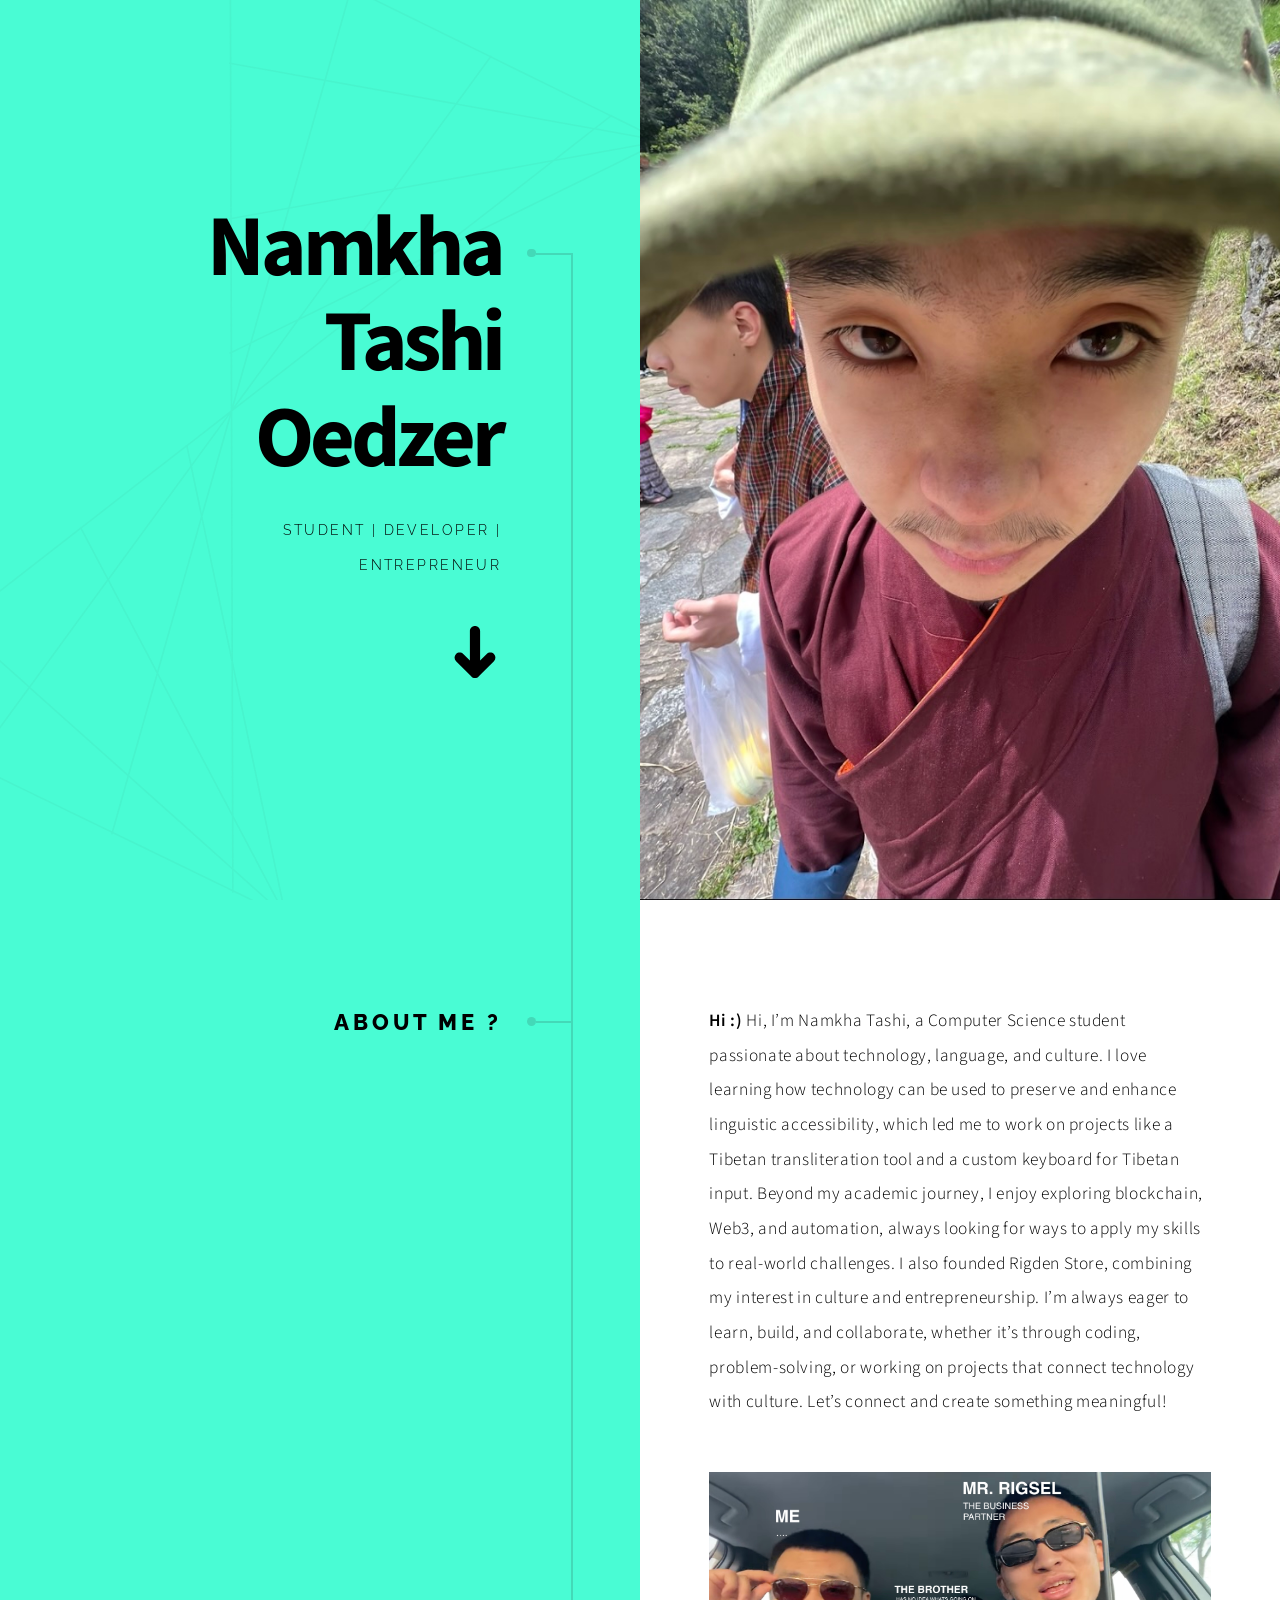
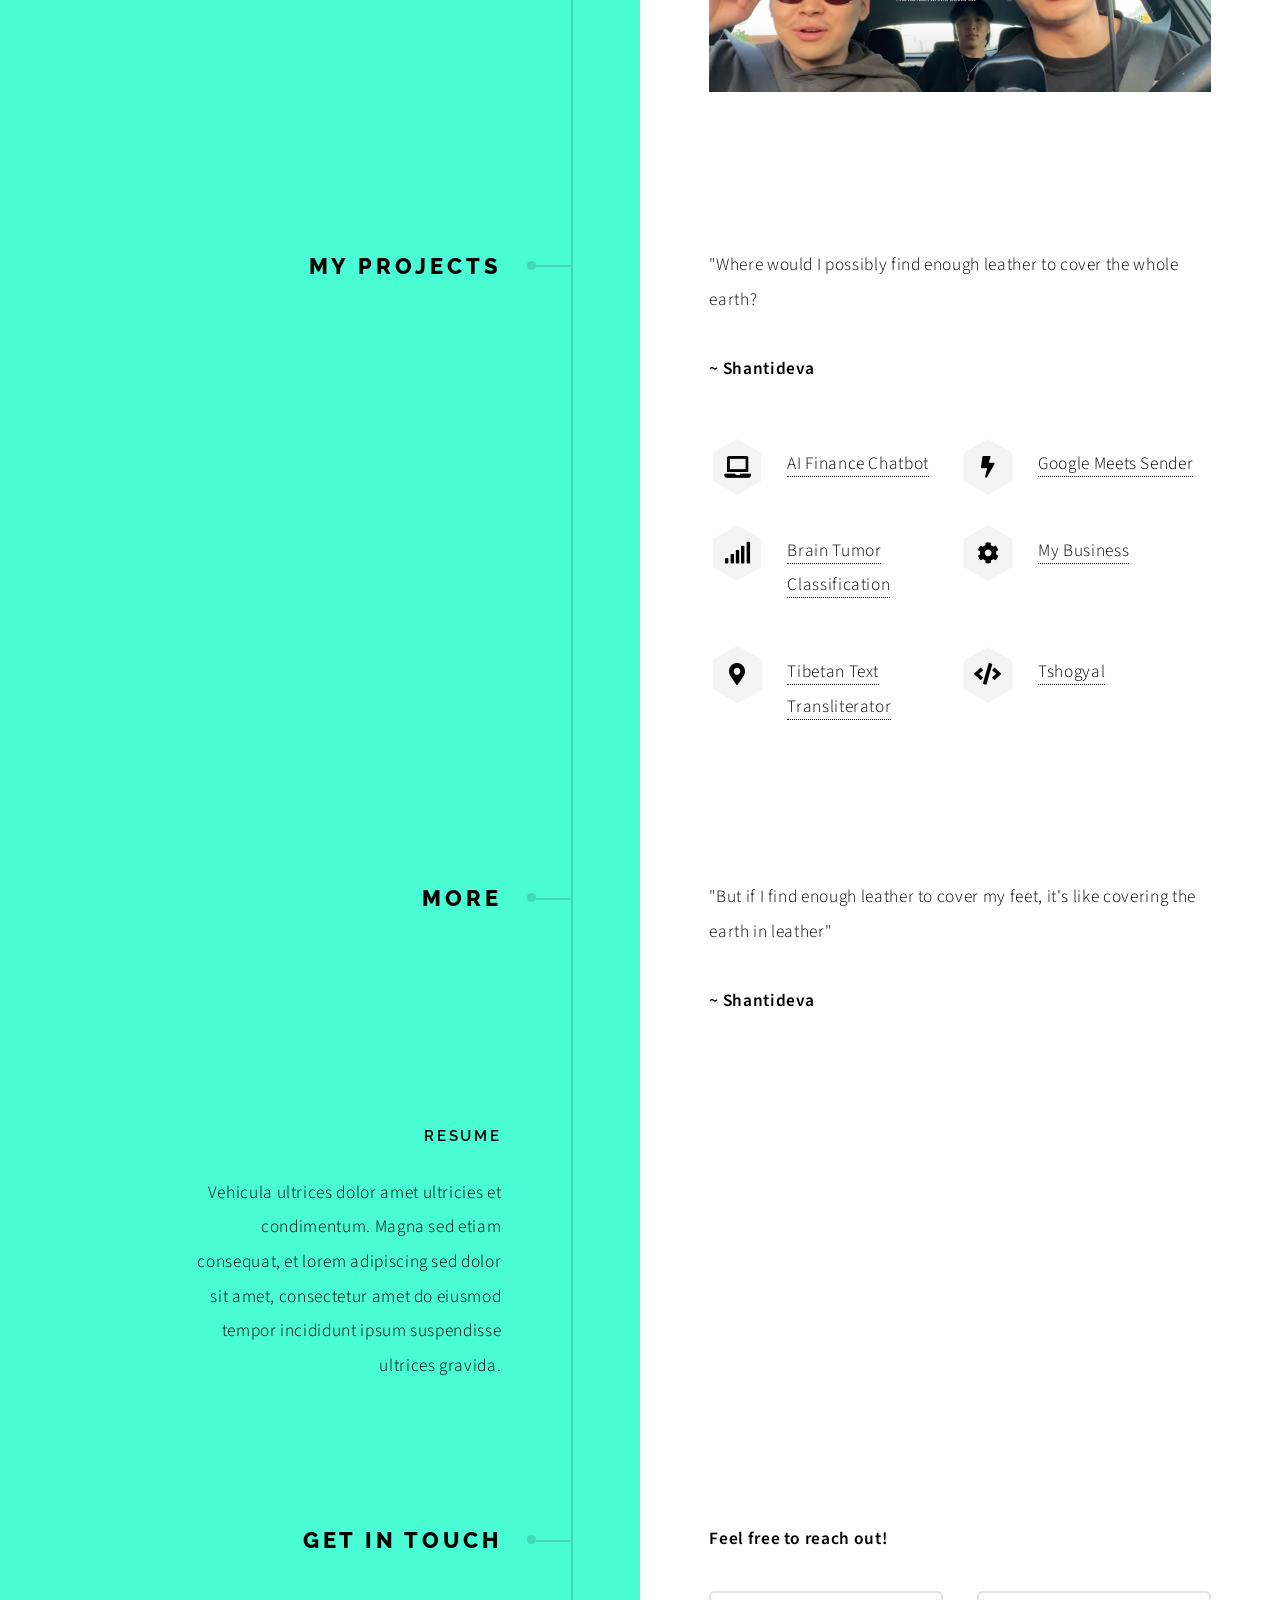
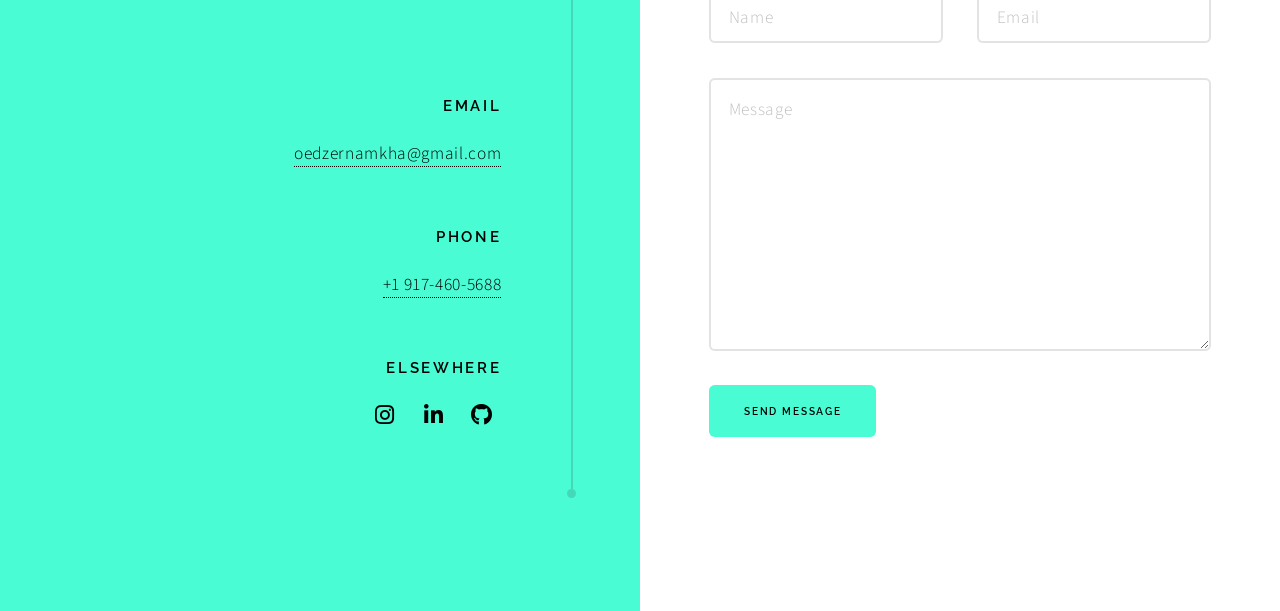
==== commit 02546bc6: "NOW_EVERYTHING_OKAY" ====
--- a/html5up-paradigm-shift/index.html
+++ b/html5up-paradigm-shift/index.html
@@ -1,159 +1,415 @@
 <!DOCTYPE HTML>
 <!--
-    Paradigm Shift by HTML5 UP
-    html5up.net | @ajlkn
-    Free for personal and commercial use under the CCA 3.0 license (html5up.net/license)
+	Paradigm Shift by HTML5 UP
+	html5up.net | @ajlkn
+	Free for personal and commercial use under the CCA 3.0 license (html5up.net/license)
 -->
 <html>
-    <head>
-        <title>Namkha Tashi Oedzer's Landing Page</title>
-        <meta charset="utf-8" />
-        <meta name="viewport" content="width=device-width, initial-scale=1, user-scalable=no" />
-        <meta name="description" content="Personal website of Namkha Tashi Oedzer" />
-        <meta name="keywords" content="Namkha Tashi Oedzer, personal, blog, portfolio" />
-        <link rel="stylesheet" href="assets/css/main.css" />
-    </head>
-    <body class="is-preload">
-
-        <!-- Wrapper -->
-        <div id="wrapper">
-
-            <!-- Intro -->
-            <section class="intro">
-                <header>
-                    <h1>Namkha Tashi Oedzer</h1>
-                    <p>Welcome to my personal website! Learn more about my projects, interests, and get in touch with me.</p>
-                    <ul class="actions">
-                        <li><a href="#first" class="arrow scrolly"><span class="label">Next</span></a></li>
-                    </ul>
-                </header>
-                <div class="content">
-                    <span class="image fill" data-position="center"><img src="images/pic01.jpg" alt="Namkha Tashi Oedzer" /></span>
-                </div>
-            </section>
-
-            <!-- Section -->
-            <section id="first">
-                <header>
-                    <h2>About Me</h2>
-                </header>
-                <div class="content">
-                    <p><strong>Hi, I'm Namkha Tashi Oedzer.</strong> I am passionate about software engineering - particularly fullstack dev. and AI models. In my free time, I enjoy making music under the handle @dallaykewa. This website showcases some of my work and projects. Feel free to explore and get in touch if you'd like to collaborate or learn more about me.</p>
-                    <span class="image main"><img src="images/pic02.jpg" alt="About Me Image" /></span>
-                </div>
-            </section>
-
-            <!-- Section -->
-            <section>
-                <header>
-                    <h2>My Projects</h2>
-                </header>
-                <div class="content">
-                    <p><strong>Here are some projects</strong> I've worked on recently. Each project showcases my skills in front and back end development.</p>
-                    <ul class="feature-icons">
-                        <li class="icon solid fa-laptop">Project One</li>
-                        <li class="icon solid fa-bolt">Project Two</li>
-                        <li class="icon solid fa-signal">Project Three</li>
-                        <li class="icon solid fa-cog">Project Four</li>
-                        <li class="icon solid fa-map-marker-alt">Project Five</li>
-                        <li class="icon solid fa-code">Project Six</li>
-                    </ul>
-                    <p>Feel free to check out my work and let me know your thoughts. I'm always open to feedback and collaboration opportunities.</p>
-                </div>
-            </section>
-
-            <!-- Section -->
-            <section>
-                <header>
-                    <h2>Gallery</h2>
-                </header>
-                <div class="content">
-                    <p><strong>Check out some of my favorite photos</strong> and moments captured during my journey. Each photo has a story behind it.</p>
-
-                    <!-- Section -->
-                    <section>
-                        <header>
-                            <h3>Gallery Section One</h3>
-                            <p>A collection of photos from my gallery basically (whatever looks good on the website LOL).</p>
-                        </header>
-                        <div class="content">
-                            <div class="gallery">
-                                <a href="images/gallery/fulls/01.jpg" class="landscape"><img src="images/gallery/thumbs/01.jpg" alt="Gallery Image 1" /></a>
-                                <a href="images/gallery/fulls/02.jpg"><img src="images/gallery/thumbs/02.jpg" alt="Gallery Image 2" /></a>
-                                <a href="images/gallery/fulls/03.jpg"><img src="images/gallery/thumbs/03.jpg" alt="Gallery Image 3" /></a>
-                                <a href="images/gallery/fulls/04.jpg" class="landscape"><img src="images/gallery/thumbs/04.jpg" alt="Gallery Image 4" /></a>
-                            </div>
-                        </div>
-                    </section>
-
-
-                </div>
-            </section>
-
-            <!-- Section -->
-            <section>
-                <header>
-                    <h2>Contact Me</h2>
-                </header>
-                <div class="content">
-                    <p><strong>I'd love to hear from you!</strong> Whether you have a question, a project idea, or just want to say hi, feel free to drop me a message.</p>
-                    <form>
-                        <div class="fields">
-                            <div class="field half">
-                                <input type="text" name="name" id="name" placeholder="Name" />
-                            </div>
-                            <div class="field half">
-                                <input type="email" name="email" id="email" placeholder="Email" />
-                            </div>
-                            <div class="field">
-                                <textarea name="message" id="message" placeholder="Message" rows="7"></textarea>
-                            </div>
-                        </div>
-                        <ul class="actions">
-                            <li><input type="submit" value="Send Message" class="button primary" /></li>
-                        </ul>
-                    </form>
-                </div>
-                <footer>
-                    <ul class="items">
-                        <li>
-                            <h3>Email</h3>
-                            <a href="mailto:your.email@example.com">oedzernamkha@gmail.com</a>
-                        </li>
-                        <li>
-                            <h3>Phone</h3>
-                            <a href="tel:+1234567890">(917)-460-5688</a>
-                        </li>
-                        <li>
-                            <h3>Address</h3>
-                            <span>8630 Grand Avenue, Elmhurst - Queens, USA</span>
-                        </li>
-                        <li>
-                            <h3>Elsewhere</h3>
-                            <ul class="icons">
-                                <li><a href="#" class="icon brands fa-twitter"><span class="label">Twitter</span></a></li>
-                                <li><a href="#" class="icon brands fa-facebook-f"><span class="label">Facebook</span></a></li>
-                                <li><a href="#" class="icon brands fa-instagram"><span class="label">Instagram</span></a></li>
-                                <li><a href="#" class="icon brands fa-linkedin-in"><span class="label">LinkedIn</span></a></li>
-                                <li><a href="#" class="icon brands fa-github"><span class="label">GitHub</span></a></li>
-                            </ul>
-                        </li>
-                    </ul>
-                </footer>
-            </section>
-
-            <!-- Copyright -->
-            <div class="copyright">&copy; Namkha Tashi Oedzer. All rights reserved. Design: <a href="https://html5up.net">HTML5 UP</a>.</div>
-
-        </div>
-
-        <!-- Scripts -->
-        <script src="assets/js/jquery.min.js"></script>
-        <script src="assets/js/jquery.scrolly.min.js"></script>
-        <script src="assets/js/browser.min.js"></script>
-        <script src="assets/js/breakpoints.min.js"></script>
-        <script src="assets/js/util.js"></script>
-        <script src="assets/js/main.js"></script>
-
-    </body>
-</html>
+	<head>
+		<title>Namkha's Website</title>
+		<meta charset="utf-8" />
+		<meta name="viewport" content="width=device-width, initial-scale=1, user-scalable=no" />
+		<meta name="description" content="" />
+		<meta name="keywords" content="" />
+		<link rel="stylesheet" href="assets/css/main.css" />
+	</head>
+	<body class="is-preload">
+
+		<!-- Wrapper -->
+			<div id="wrapper">
+
+				<!-- Intro -->
+					<section class="intro">
+						<header>
+							<h1>Namkha Tashi Oedzer</h1>
+							<p>Student | developer | entrepreneur</p>
+							<ul class="actions">
+								<li><a href="#first" class="arrow scrolly"><span class="label">Next</span></a></li>
+							</ul>
+						</header>
+						<div class="content">
+							<span class="image fill" data-position="center"><img src="images/pic01.jpg" alt="" /></span>
+						</div>
+					</section>
+
+				<!-- Section -->
+					<section id="first">
+						<header>
+							<h2>About me ?</h2>
+						</header>
+						<div class="content">
+							<p><strong>Hi :) </strong>Hi, I’m Namkha Tashi, a Computer Science student passionate about technology, language, and culture. I love learning how technology can be used to preserve and enhance linguistic accessibility, which led me to work on projects like a Tibetan transliteration tool and a custom keyboard for Tibetan input.
+
+								Beyond my academic journey, I enjoy exploring blockchain, Web3, and automation, always looking for ways to apply my skills to real-world challenges. I also founded Rigden Store, combining my interest in culture and entrepreneurship.
+								
+								I’m always eager to learn, build, and collaborate, whether it’s through coding, problem-solving, or working on projects that connect technology with culture. Let’s connect and create something meaningful!</p>
+							<span class="image main"><img src="images/pic02.jpg" alt="" /></span>
+						</div>
+					</section>
+
+				<!-- Section -->
+					<section>
+						<header>
+							<h2>My Projects</h2>
+						</header>
+						<div class="content">
+							<p>"Where would I possibly find enough leather to cover the whole earth?</p><p><strong> ~ Shantideva</strong></p>
+							<ul class="feature-icons">
+								<li class="icon solid fa-laptop"><a href="https://github.com/Namkha-yolo/AI-Finance-Chatbot" target="_blank">AI Finance Chatbot</a></li>
+								<li class="icon solid fa-bolt"><a href="https://github.com/Namkha-yolo/GoogleMeetSender" target="_blank">Google Meets Sender</a></li>
+								<li class="icon solid fa-signal"><a href="https://github.com/Namkha-yolo/HST2" target="_blank">Brain Tumor Classification </a></li>
+								<li class="icon solid fa-cog"><a href="https://rigden.store/" target="_blank">My Business</a></li>
+								<li class="icon solid fa-map-marker-alt"><a href="https://github.com/Namkha-yolo/tibetan_transliterator" target="_blank">Tibetan Text Transliterator</a></li>
+								<li class="icon solid fa-code"><a href="https://github.com/Namkha-yolo/Tshogyal" target="_blank">Tshogyal</a></li>
+							</ul>
+						</div>
+					</section>
+
+				<!-- Section -->
+					<section>
+						<header>
+							<h2>More</h2>
+						</header>
+						<div class="content">
+							<p>"But if I find enough leather to cover my feet, it's like covering the earth in leather"</p><p><strong>~ Shantideva </strong></p>
+
+							<!-- Section -->
+								<section>
+									<header>
+										<h3>Resume</h3>
+										<p>Vehicula ultrices dolor amet ultricies et condimentum. Magna sed etiam consequat, et lorem adipiscing sed dolor sit amet, consectetur amet do eiusmod tempor incididunt  ipsum suspendisse ultrices gravida.</p>
+									</header>
+									<div class="content">
+								
+									</div>
+								</section>
+
+						</div>
+					</section>
+
+				<!-- Elements -->
+				<!--
+					<section>
+						<header>
+							<h2>Elements</h2>
+						</header>
+						<div class="content">
+
+							<section>
+								<header>
+									<h3>Text</h3>
+								</header>
+								<div class="content">
+									<p>This is <b>bold</b> and this is <strong>strong</strong>. This is <i>italic</i> and this is <em>emphasized</em>.
+									This is <sup>superscript</sup> text and this is <sub>subscript</sub> text.
+									This is <u>underlined</u> and this is code: <code>for (;;) { ... }</code>. Finally, <a href="#">this is a link</a>.</p>
+									<hr />
+									<h2>Heading Level 2</h2>
+									<h3>Heading Level 3</h3>
+									<h4>Heading Level 4</h4>
+									<h5>Heading Level 5</h5>
+									<hr />
+									<h5>Blockquote</h5>
+									<blockquote>Fringilla nisl. Donec accumsan interdum nisi, quis tincidunt felis sagittis eget tempus euismod. Vestibulum ante ipsum primis in faucibus vestibulum. Blandit adipiscing eu felis iaculis volutpat ac adipiscing accumsan faucibus. Vestibulum ante ipsum primis in faucibus lorem ipsum dolor sit amet nullam adipiscing eu felis.</blockquote>
+									<h5>Preformatted</h5>
+									<pre><code>i = 0;
+
+while (!deck.isInOrder()) {
+  print 'Iteration ' + i;
+  deck.shuffle();
+  i++;
+}
+
+print 'Sorted in ' + i + ' iterations.';</code></pre>
+								</div>
+							</section>
+
+							<section>
+								<header>
+									<h3>Lists</h3>
+								</header>
+								<div class="content">
+
+									<h4>Unordered</h4>
+									<ul>
+										<li>Dolor pulvinar etiam.</li>
+										<li>Sagittis adipiscing.</li>
+										<li>Felis enim feugiat.</li>
+									</ul>
+
+									<h4>Alternate</h4>
+									<ul class="alt">
+										<li>Dolor pulvinar etiam.</li>
+										<li>Sagittis adipiscing.</li>
+										<li>Felis enim feugiat.</li>
+									</ul>
+
+									<h4>Ordered</h4>
+									<ol>
+										<li>Dolor pulvinar etiam.</li>
+										<li>Etiam vel felis viverra.</li>
+										<li>Felis enim feugiat.</li>
+										<li>Dolor pulvinar etiam.</li>
+										<li>Etiam vel felis lorem.</li>
+										<li>Felis enim et feugiat.</li>
+									</ol>
+									<h4>Icons</h4>
+									<ul class="icons">
+										<li><a href="#" class="icon brands fa-twitter"><span class="label">Twitter</span></a></li>
+										<li><a href="#" class="icon brands fa-facebook-f"><span class="label">Facebook</span></a></li>
+										<li><a href="#" class="icon brands fa-instagram"><span class="label">Instagram</span></a></li>
+										<li><a href="#" class="icon brands fa-github"><span class="label">Github</span></a></li>
+									</ul>
+
+									<h4>Actions</h4>
+									<ul class="actions">
+										<li><a href="#" class="button primary">Default</a></li>
+										<li><a href="#" class="button">Default</a></li>
+									</ul>
+									<ul class="actions stacked">
+										<li><a href="#" class="button primary">Default</a></li>
+										<li><a href="#" class="button">Default</a></li>
+									</ul>
+								</div>
+							</section>
+
+							<section>
+								<header>
+									<h3>Table</h3>
+								</header>
+								<div class="content">
+									<h4>Default</h4>
+									<div class="table-wrapper">
+										<table>
+											<thead>
+												<tr>
+													<th>Name</th>
+													<th>Description</th>
+													<th>Price</th>
+												</tr>
+											</thead>
+											<tbody>
+												<tr>
+													<td>Item One</td>
+													<td>Ante turpis integer aliquet porttitor.</td>
+													<td>29.99</td>
+												</tr>
+												<tr>
+													<td>Item Two</td>
+													<td>Vis ac commodo adipiscing arcu aliquet.</td>
+													<td>19.99</td>
+												</tr>
+												<tr>
+													<td>Item Three</td>
+													<td> Morbi faucibus arcu accumsan lorem.</td>
+													<td>29.99</td>
+												</tr>
+												<tr>
+													<td>Item Four</td>
+													<td>Vitae integer tempus condimentum.</td>
+													<td>19.99</td>
+												</tr>
+												<tr>
+													<td>Item Five</td>
+													<td>Ante turpis integer aliquet porttitor.</td>
+													<td>29.99</td>
+												</tr>
+											</tbody>
+											<tfoot>
+												<tr>
+													<td colspan="2"></td>
+													<td>100.00</td>
+												</tr>
+											</tfoot>
+										</table>
+									</div>
+
+									<h4>Alternate</h4>
+									<div class="table-wrapper">
+										<table class="alt">
+											<thead>
+												<tr>
+													<th>Name</th>
+													<th>Description</th>
+													<th>Price</th>
+												</tr>
+											</thead>
+											<tbody>
+												<tr>
+													<td>Item One</td>
+													<td>Ante turpis integer aliquet porttitor.</td>
+													<td>29.99</td>
+												</tr>
+												<tr>
+													<td>Item Two</td>
+													<td>Vis ac commodo adipiscing arcu aliquet.</td>
+													<td>19.99</td>
+												</tr>
+												<tr>
+													<td>Item Three</td>
+													<td> Morbi faucibus arcu accumsan lorem.</td>
+													<td>29.99</td>
+												</tr>
+												<tr>
+													<td>Item Four</td>
+													<td>Vitae integer tempus condimentum.</td>
+													<td>19.99</td>
+												</tr>
+												<tr>
+													<td>Item Five</td>
+													<td>Ante turpis integer aliquet porttitor.</td>
+													<td>29.99</td>
+												</tr>
+											</tbody>
+											<tfoot>
+												<tr>
+													<td colspan="2"></td>
+													<td>100.00</td>
+												</tr>
+											</tfoot>
+										</table>
+									</div>
+								</div>
+							</section>
+
+							<section>
+								<header>
+									<h3>Buttons</h3>
+								</header>
+								<div class="content">
+									<ul class="actions">
+										<li><a href="#" class="button primary">Primary</a></li>
+										<li><a href="#" class="button">Default</a></li>
+									</ul>
+									<ul class="actions">
+										<li><a href="#" class="button large">Large</a></li>
+										<li><a href="#" class="button">Default</a></li>
+										<li><a href="#" class="button small">Small</a></li>
+									</ul>
+									<ul class="actions">
+										<li><a href="#" class="button primary icon solid fa-download">Icon</a></li>
+										<li><a href="#" class="button icon solid fa-download">Icon</a></li>
+									</ul>
+									<ul class="actions">
+										<li><span class="button primary disabled">Disabled</span></li>
+										<li><span class="button disabled">Disabled</span></li>
+									</ul>
+								</div>
+							</section>
+
+							<section>
+								<header>
+									<h3>Form</h3>
+								</header>
+								<div class="content">
+									<form method="post" action="#">
+										<div class="fields">
+											<div class="field half">
+												<label for="demo-name">Name</label>
+												<input type="text" name="demo-name" id="demo-name" value="" placeholder="Jane Doe" />
+											</div>
+											<div class="field half">
+												<label for="demo-email">Email</label>
+												<input type="email" name="demo-email" id="demo-email" value="" placeholder="jane@untitled.tld" />
+											</div>
+											<div class="field">
+												<label for="demo-category">Category</label>
+												<select name="demo-category" id="demo-category">
+													<option value="">-</option>
+													<option value="1">Manufacturing</option>
+													<option value="1">Shipping</option>
+													<option value="1">Administration</option>
+													<option value="1">Human Resources</option>
+												</select>
+											</div>
+											<div class="field half">
+												<input type="radio" id="demo-priority-low" name="demo-priority" checked>
+												<label for="demo-priority-low">Low</label>
+											</div>
+											<div class="field half">
+												<input type="radio" id="demo-priority-high" name="demo-priority">
+												<label for="demo-priority-high">High</label>
+											</div>
+											<div class="field half">
+												<input type="checkbox" id="demo-copy" name="demo-copy">
+												<label for="demo-copy">Email me a copy</label>
+											</div>
+											<div class="field half">
+												<input type="checkbox" id="demo-human" name="demo-human" checked>
+												<label for="demo-human">Not a robot</label>
+											</div>
+											<div class="field">
+												<label for="demo-message">Message</label>
+												<textarea name="demo-message" id="demo-message" placeholder="Enter your message" rows="6"></textarea>
+											</div>
+										</div>
+										<ul class="actions">
+											<li><input type="submit" value="Send Message" class="primary" /></li>
+											<li><input type="reset" value="Reset" /></li>
+										</ul>
+									</form>
+								</div>
+							</section>
+
+						</div>
+					</section>
+				-->
+
+				<!-- Section -->
+					<section>
+						<header>
+							<h2>Get in touch</h2>
+						</header>
+						<div class="content">
+							<p><strong>Feel free to reach out!</strong> </p>
+							<form>
+								<div class="fields">
+									<div class="field half">
+										<input type="text" name="name" id="name" placeholder="Name" />
+									</div>
+									<div class="field half">
+										<input type="email" name="email" id="email" placeholder="Email" />
+									</div>
+									<div class="field">
+										<textarea name="message" id="message" placeholder="Message" rows="7"></textarea>
+									</div>
+								</div>
+								<ul class="actions">
+									<li><input type="submit" value="Send Message" class="button primary" /></li>
+								</ul>
+							</form>
+						</div>
+						<footer>
+							<ul class="items">
+								<li>
+									<h3>Email</h3>
+									<a href="#">oedzernamkha@gmail.com</a>
+								</li>
+								<li>
+									<h3>Phone</h3>
+									<a href="#">+1 917-460-5688</a>
+								</li>
+								<li>
+									<h3>Elsewhere</h3>
+									<ul class="icons">
+										<li><a href="https://www.instagram.com/rigden.store/" class="icon brands fa-instagram"><span class="label">Instagram</span></a></li>
+										<li><a href="https://www.linkedin.com/in/namkha-oedzer-717882221/" class="icon brands fa-linkedin-in"><span class="label">LinkedIn</span></a></li>
+										<li><a href="https://github.com/Namkha-yolo" class="icon brands fa-github"><span class="label">GitHub</span></a></li>
+									</ul>
+								</li>
+							</ul>
+						</footer>
+					</section>
+
+			</div>
+
+		<!-- Scripts -->
+			<script src="assets/js/jquery.min.js"></script>
+			<script src="assets/js/jquery.scrolly.min.js"></script>
+			<script src="assets/js/browser.min.js"></script>
+			<script src="assets/js/breakpoints.min.js"></script>
+			<script src="assets/js/util.js"></script>
+			<script src="assets/js/main.js"></script>
+
+	</body>
+</html>
